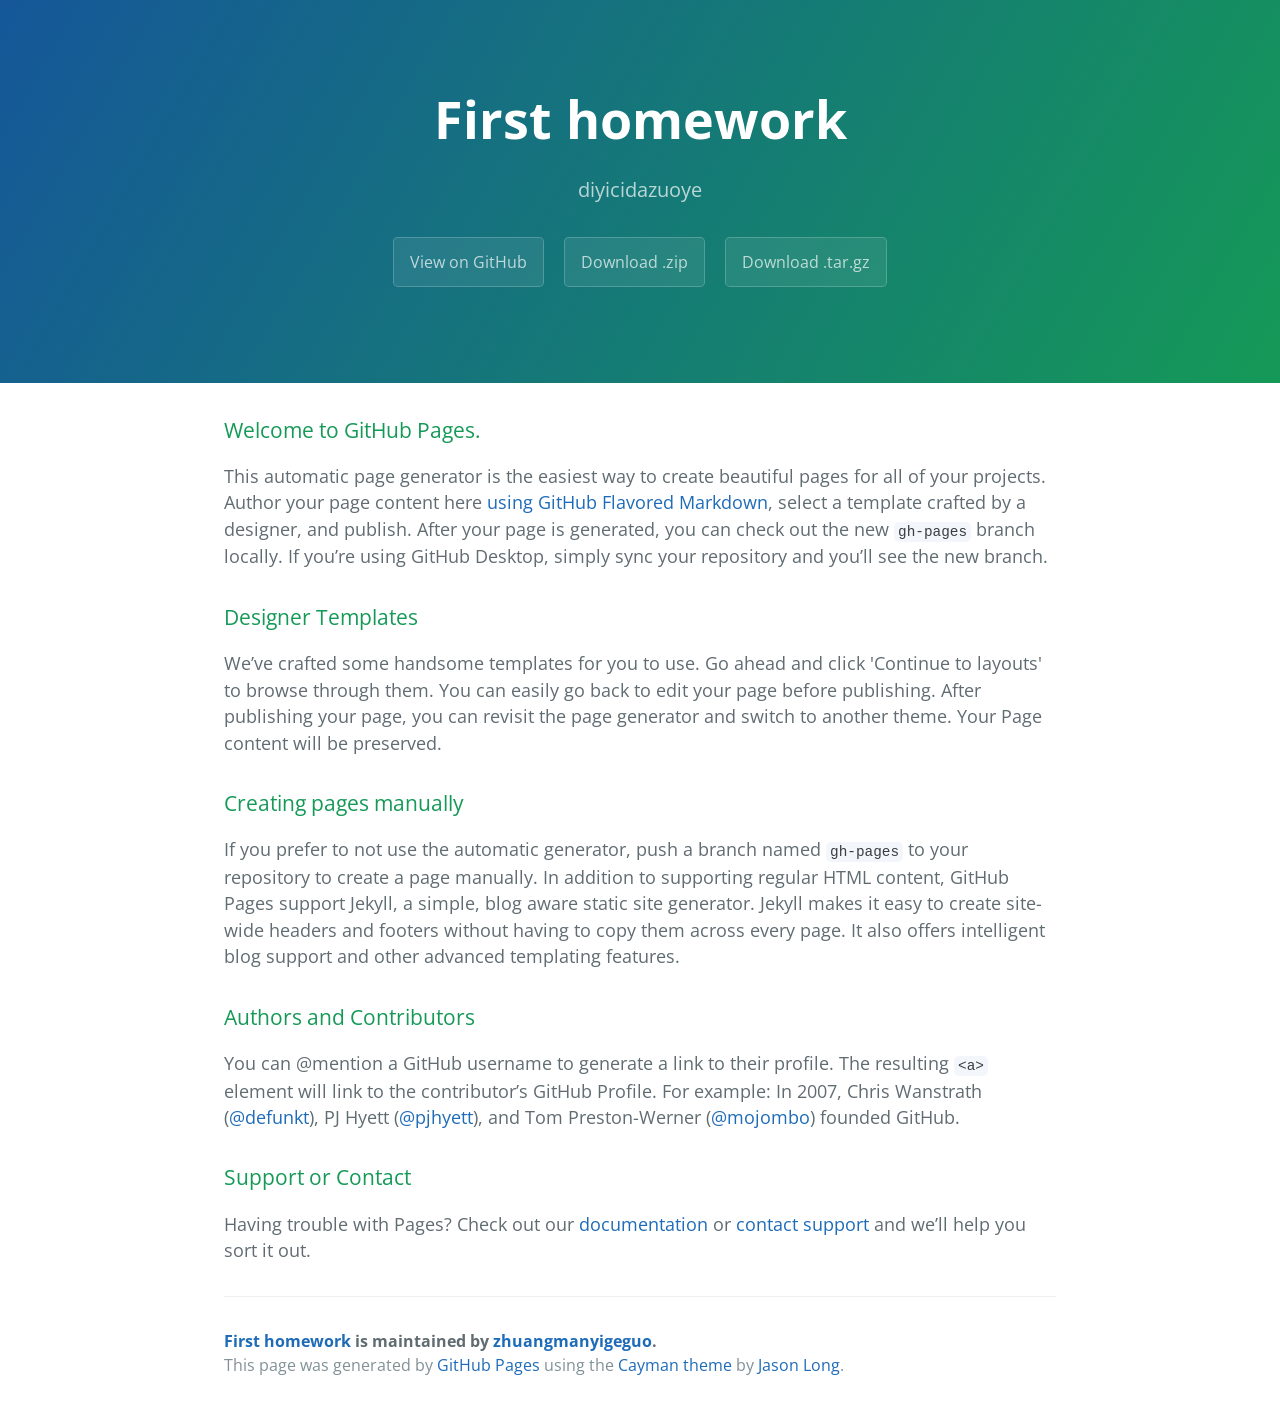
==== index.html @ 6ca0875b "Create gh-pages branch via GitHub" ====
<!DOCTYPE html>
<html lang="en-us">
  <head>
    <meta charset="UTF-8">
    <title>First homework by zhuangmanyigeguo</title>
    <meta name="viewport" content="width=device-width, initial-scale=1">
    <link rel="stylesheet" type="text/css" href="stylesheets/normalize.css" media="screen">
    <link href='https://fonts.googleapis.com/css?family=Open+Sans:400,700' rel='stylesheet' type='text/css'>
    <link rel="stylesheet" type="text/css" href="stylesheets/stylesheet.css" media="screen">
    <link rel="stylesheet" type="text/css" href="stylesheets/github-light.css" media="screen">
  </head>
  <body>
    <section class="page-header">
      <h1 class="project-name">First homework</h1>
      <h2 class="project-tagline">diyicidazuoye</h2>
      <a href="https://github.com/zhuangmanyigeguo/first_homework" class="btn">View on GitHub</a>
      <a href="https://github.com/zhuangmanyigeguo/first_homework/zipball/master" class="btn">Download .zip</a>
      <a href="https://github.com/zhuangmanyigeguo/first_homework/tarball/master" class="btn">Download .tar.gz</a>
    </section>

    <section class="main-content">
      <h3>
<a id="welcome-to-github-pages" class="anchor" href="#welcome-to-github-pages" aria-hidden="true"><span aria-hidden="true" class="octicon octicon-link"></span></a>Welcome to GitHub Pages.</h3>

<p>This automatic page generator is the easiest way to create beautiful pages for all of your projects. Author your page content here <a href="https://guides.github.com/features/mastering-markdown/">using GitHub Flavored Markdown</a>, select a template crafted by a designer, and publish. After your page is generated, you can check out the new <code>gh-pages</code> branch locally. If you’re using GitHub Desktop, simply sync your repository and you’ll see the new branch.</p>

<h3>
<a id="designer-templates" class="anchor" href="#designer-templates" aria-hidden="true"><span aria-hidden="true" class="octicon octicon-link"></span></a>Designer Templates</h3>

<p>We’ve crafted some handsome templates for you to use. Go ahead and click 'Continue to layouts' to browse through them. You can easily go back to edit your page before publishing. After publishing your page, you can revisit the page generator and switch to another theme. Your Page content will be preserved.</p>

<h3>
<a id="creating-pages-manually" class="anchor" href="#creating-pages-manually" aria-hidden="true"><span aria-hidden="true" class="octicon octicon-link"></span></a>Creating pages manually</h3>

<p>If you prefer to not use the automatic generator, push a branch named <code>gh-pages</code> to your repository to create a page manually. In addition to supporting regular HTML content, GitHub Pages support Jekyll, a simple, blog aware static site generator. Jekyll makes it easy to create site-wide headers and footers without having to copy them across every page. It also offers intelligent blog support and other advanced templating features.</p>

<h3>
<a id="authors-and-contributors" class="anchor" href="#authors-and-contributors" aria-hidden="true"><span aria-hidden="true" class="octicon octicon-link"></span></a>Authors and Contributors</h3>

<p>You can @mention a GitHub username to generate a link to their profile. The resulting <code>&lt;a&gt;</code> element will link to the contributor’s GitHub Profile. For example: In 2007, Chris Wanstrath (<a href="https://github.com/defunkt" class="user-mention">@defunkt</a>), PJ Hyett (<a href="https://github.com/pjhyett" class="user-mention">@pjhyett</a>), and Tom Preston-Werner (<a href="https://github.com/mojombo" class="user-mention">@mojombo</a>) founded GitHub.</p>

<h3>
<a id="support-or-contact" class="anchor" href="#support-or-contact" aria-hidden="true"><span aria-hidden="true" class="octicon octicon-link"></span></a>Support or Contact</h3>

<p>Having trouble with Pages? Check out our <a href="https://help.github.com/pages">documentation</a> or <a href="https://github.com/contact">contact support</a> and we’ll help you sort it out.</p>

      <footer class="site-footer">
        <span class="site-footer-owner"><a href="https://github.com/zhuangmanyigeguo/first_homework">First homework</a> is maintained by <a href="https://github.com/zhuangmanyigeguo">zhuangmanyigeguo</a>.</span>

        <span class="site-footer-credits">This page was generated by <a href="https://pages.github.com">GitHub Pages</a> using the <a href="https://github.com/jasonlong/cayman-theme">Cayman theme</a> by <a href="https://twitter.com/jasonlong">Jason Long</a>.</span>
      </footer>

    </section>

  
  </body>
</html>
---- stylesheets/stylesheet.css ----
* {
  box-sizing: border-box; }

body {
  padding: 0;
  margin: 0;
  font-family: "Open Sans", "Helvetica Neue", Helvetica, Arial, sans-serif;
  font-size: 16px;
  line-height: 1.5;
  color: #606c71; }

a {
  color: #1e6bb8;
  text-decoration: none; }
  a:hover {
    text-decoration: underline; }

.btn {
  display: inline-block;
  margin-bottom: 1rem;
  color: rgba(255, 255, 255, 0.7);
  background-color: rgba(255, 255, 255, 0.08);
  border-color: rgba(255, 255, 255, 0.2);
  border-style: solid;
  border-width: 1px;
  border-radius: 0.3rem;
  transition: color 0.2s, background-color 0.2s, border-color 0.2s; }
  .btn + .btn {
    margin-left: 1rem; }

.btn:hover {
  color: rgba(255, 255, 255, 0.8);
  text-decoration: none;
  background-color: rgba(255, 255, 255, 0.2);
  border-color: rgba(255, 255, 255, 0.3); }

@media screen and (min-width: 64em) {
  .btn {
    padding: 0.75rem 1rem; } }

@media screen and (min-width: 42em) and (max-width: 64em) {
  .btn {
    padding: 0.6rem 0.9rem;
    font-size: 0.9rem; } }

@media screen and (max-width: 42em) {
  .btn {
    display: block;
    width: 100%;
    padding: 0.75rem;
    font-size: 0.9rem; }
    .btn + .btn {
      margin-top: 1rem;
      margin-left: 0; } }

.page-header {
  color: #fff;
  text-align: center;
  background-color: #159957;
  background-image: linear-gradient(120deg, #155799, #159957); }

@media screen and (min-width: 64em) {
  .page-header {
    padding: 5rem 6rem; } }

@media screen and (min-width: 42em) and (max-width: 64em) {
  .page-header {
    padding: 3rem 4rem; } }

@media screen and (max-width: 42em) {
  .page-header {
    padding: 2rem 1rem; } }

.project-name {
  margin-top: 0;
  margin-bottom: 0.1rem; }

@media screen and (min-width: 64em) {
  .project-name {
    font-size: 3.25rem; } }

@media screen and (min-width: 42em) and (max-width: 64em) {
  .project-name {
    font-size: 2.25rem; } }

@media screen and (max-width: 42em) {
  .project-name {
    font-size: 1.75rem; } }

.project-tagline {
  margin-bottom: 2rem;
  font-weight: normal;
  opacity: 0.7; }

@media screen and (min-width: 64em) {
  .project-tagline {
    font-size: 1.25rem; } }

@media screen and (min-width: 42em) and (max-width: 64em) {
  .project-tagline {
    font-size: 1.15rem; } }

@media screen and (max-width: 42em) {
  .project-tagline {
    font-size: 1rem; } }

.main-content :first-child {
  margin-top: 0; }
.main-content img {
  max-width: 100%; }
.main-content h1, .main-content h2, .main-content h3, .main-content h4, .main-content h5, .main-content h6 {
  margin-top: 2rem;
  margin-bottom: 1rem;
  font-weight: normal;
  color: #159957; }
.main-content p {
  margin-bottom: 1em; }
.main-content code {
  padding: 2px 4px;
  font-family: Consolas, "Liberation Mono", Menlo, Courier, monospace;
  font-size: 0.9rem;
  color: #383e41;
  background-color: #f3f6fa;
  border-radius: 0.3rem; }
.main-content pre {
  padding: 0.8rem;
  margin-top: 0;
  margin-bottom: 1rem;
  font: 1rem Consolas, "Liberation Mono", Menlo, Courier, monospace;
  color: #567482;
  word-wrap: normal;
  background-color: #f3f6fa;
  border: solid 1px #dce6f0;
  border-radius: 0.3rem; }
  .main-content pre > code {
    padding: 0;
    margin: 0;
    font-size: 0.9rem;
    color: #567482;
    word-break: normal;
    white-space: pre;
    background: transparent;
    border: 0; }
.main-content .highlight {
  margin-bottom: 1rem; }
  .main-content .highlight pre {
    margin-bottom: 0;
    word-break: normal; }
.main-content .highlight pre, .main-content pre {
  padding: 0.8rem;
  overflow: auto;
  font-size: 0.9rem;
  line-height: 1.45;
  border-radius: 0.3rem; }
.main-content pre code, .main-content pre tt {
  display: inline;
  max-width: initial;
  padding: 0;
  margin: 0;
  overflow: initial;
  line-height: inherit;
  word-wrap: normal;
  background-color: transparent;
  border: 0; }
  .main-content pre code:before, .main-content pre code:after, .main-content pre tt:before, .main-content pre tt:after {
    content: normal; }
.main-content ul, .main-content ol {
  margin-top: 0; }
.main-content blockquote {
  padding: 0 1rem;
  margin-left: 0;
  color: #819198;
  border-left: 0.3rem solid #dce6f0; }
  .main-content blockquote > :first-child {
    margin-top: 0; }
  .main-content blockquote > :last-child {
    margin-bottom: 0; }
.main-content table {
  display: block;
  width: 100%;
  overflow: auto;
  word-break: normal;
  word-break: keep-all; }
  .main-content table th {
    font-weight: bold; }
  .main-content table th, .main-content table td {
    padding: 0.5rem 1rem;
    border: 1px solid #e9ebec; }
.main-content dl {
  padding: 0; }
  .main-content dl dt {
    padding: 0;
    margin-top: 1rem;
    font-size: 1rem;
    font-weight: bold; }
  .main-content dl dd {
    padding: 0;
    margin-bottom: 1rem; }
.main-content hr {
  height: 2px;
  padding: 0;
  margin: 1rem 0;
  background-color: #eff0f1;
  border: 0; }

@media screen and (min-width: 64em) {
  .main-content {
    max-width: 64rem;
    padding: 2rem 6rem;
    margin: 0 auto;
    font-size: 1.1rem; } }

@media screen and (min-width: 42em) and (max-width: 64em) {
  .main-content {
    padding: 2rem 4rem;
    font-size: 1.1rem; } }

@media screen and (max-width: 42em) {
  .main-content {
    padding: 2rem 1rem;
    font-size: 1rem; } }

.site-footer {
  padding-top: 2rem;
  margin-top: 2rem;
  border-top: solid 1px #eff0f1; }

.site-footer-owner {
  display: block;
  font-weight: bold; }

.site-footer-credits {
  color: #819198; }

@media screen and (min-width: 64em) {
  .site-footer {
    font-size: 1rem; } }

@media screen and (min-width: 42em) and (max-width: 64em) {
  .site-footer {
    font-size: 1rem; } }

@media screen and (max-width: 42em) {
  .site-footer {
    font-size: 0.9rem; } }
---- stylesheets/github-light.css ----
/*
The MIT License (MIT)

Copyright (c) 2016 GitHub, Inc.

Permission is hereby granted, free of charge, to any person obtaining a copy
of this software and associated documentation files (the "Software"), to deal
in the Software without restriction, including without limitation the rights
to use, copy, modify, merge, publish, distribute, sublicense, and/or sell
copies of the Software, and to permit persons to whom the Software is
furnished to do so, subject to the following conditions:

The above copyright notice and this permission notice shall be included in all
copies or substantial portions of the Software.

THE SOFTWARE IS PROVIDED "AS IS", WITHOUT WARRANTY OF ANY KIND, EXPRESS OR
IMPLIED, INCLUDING BUT NOT LIMITED TO THE WARRANTIES OF MERCHANTABILITY,
FITNESS FOR A PARTICULAR PURPOSE AND NONINFRINGEMENT. IN NO EVENT SHALL THE
AUTHORS OR COPYRIGHT HOLDERS BE LIABLE FOR ANY CLAIM, DAMAGES OR OTHER
LIABILITY, WHETHER IN AN ACTION OF CONTRACT, TORT OR OTHERWISE, ARISING FROM,
OUT OF OR IN CONNECTION WITH THE SOFTWARE OR THE USE OR OTHER DEALINGS IN THE
SOFTWARE.

*/

.pl-c /* comment */ {
  color: #969896;
}

.pl-c1 /* constant, variable.other.constant, support, meta.property-name, support.constant, support.variable, meta.module-reference, markup.raw, meta.diff.header */,
.pl-s .pl-v /* string variable */ {
  color: #0086b3;
}

.pl-e /* entity */,
.pl-en /* entity.name */ {
  color: #795da3;
}

.pl-smi /* variable.parameter.function, storage.modifier.package, storage.modifier.import, storage.type.java, variable.other */,
.pl-s .pl-s1 /* string source */ {
  color: #333;
}

.pl-ent /* entity.name.tag */ {
  color: #63a35c;
}

.pl-k /* keyword, storage, storage.type */ {
  color: #a71d5d;
}

.pl-s /* string */,
.pl-pds /* punctuation.definition.string, string.regexp.character-class */,
.pl-s .pl-pse .pl-s1 /* string punctuation.section.embedded source */,
.pl-sr /* string.regexp */,
.pl-sr .pl-cce /* string.regexp constant.character.escape */,
.pl-sr .pl-sre /* string.regexp source.ruby.embedded */,
.pl-sr .pl-sra /* string.regexp string.regexp.arbitrary-repitition */ {
  color: #183691;
}

.pl-v /* variable */ {
  color: #ed6a43;
}

.pl-id /* invalid.deprecated */ {
  color: #b52a1d;
}

.pl-ii /* invalid.illegal */ {
  color: #f8f8f8;
  background-color: #b52a1d;
}

.pl-sr .pl-cce /* string.regexp constant.character.escape */ {
  font-weight: bold;
  color: #63a35c;
}

.pl-ml /* markup.list */ {
  color: #693a17;
}

.pl-mh /* markup.heading */,
.pl-mh .pl-en /* markup.heading entity.name */,
.pl-ms /* meta.separator */ {
  font-weight: bold;
  color: #1d3e81;
}

.pl-mq /* markup.quote */ {
  color: #008080;
}

.pl-mi /* markup.italic */ {
  font-style: italic;
  color: #333;
}

.pl-mb /* markup.bold */ {
  font-weight: bold;
  color: #333;
}

.pl-md /* markup.deleted, meta.diff.header.from-file */ {
  color: #bd2c00;
  background-color: #ffecec;
}

.pl-mi1 /* markup.inserted, meta.diff.header.to-file */ {
  color: #55a532;
  background-color: #eaffea;
}

.pl-mdr /* meta.diff.range */ {
  font-weight: bold;
  color: #795da3;
}

.pl-mo /* meta.output */ {
  color: #1d3e81;
}
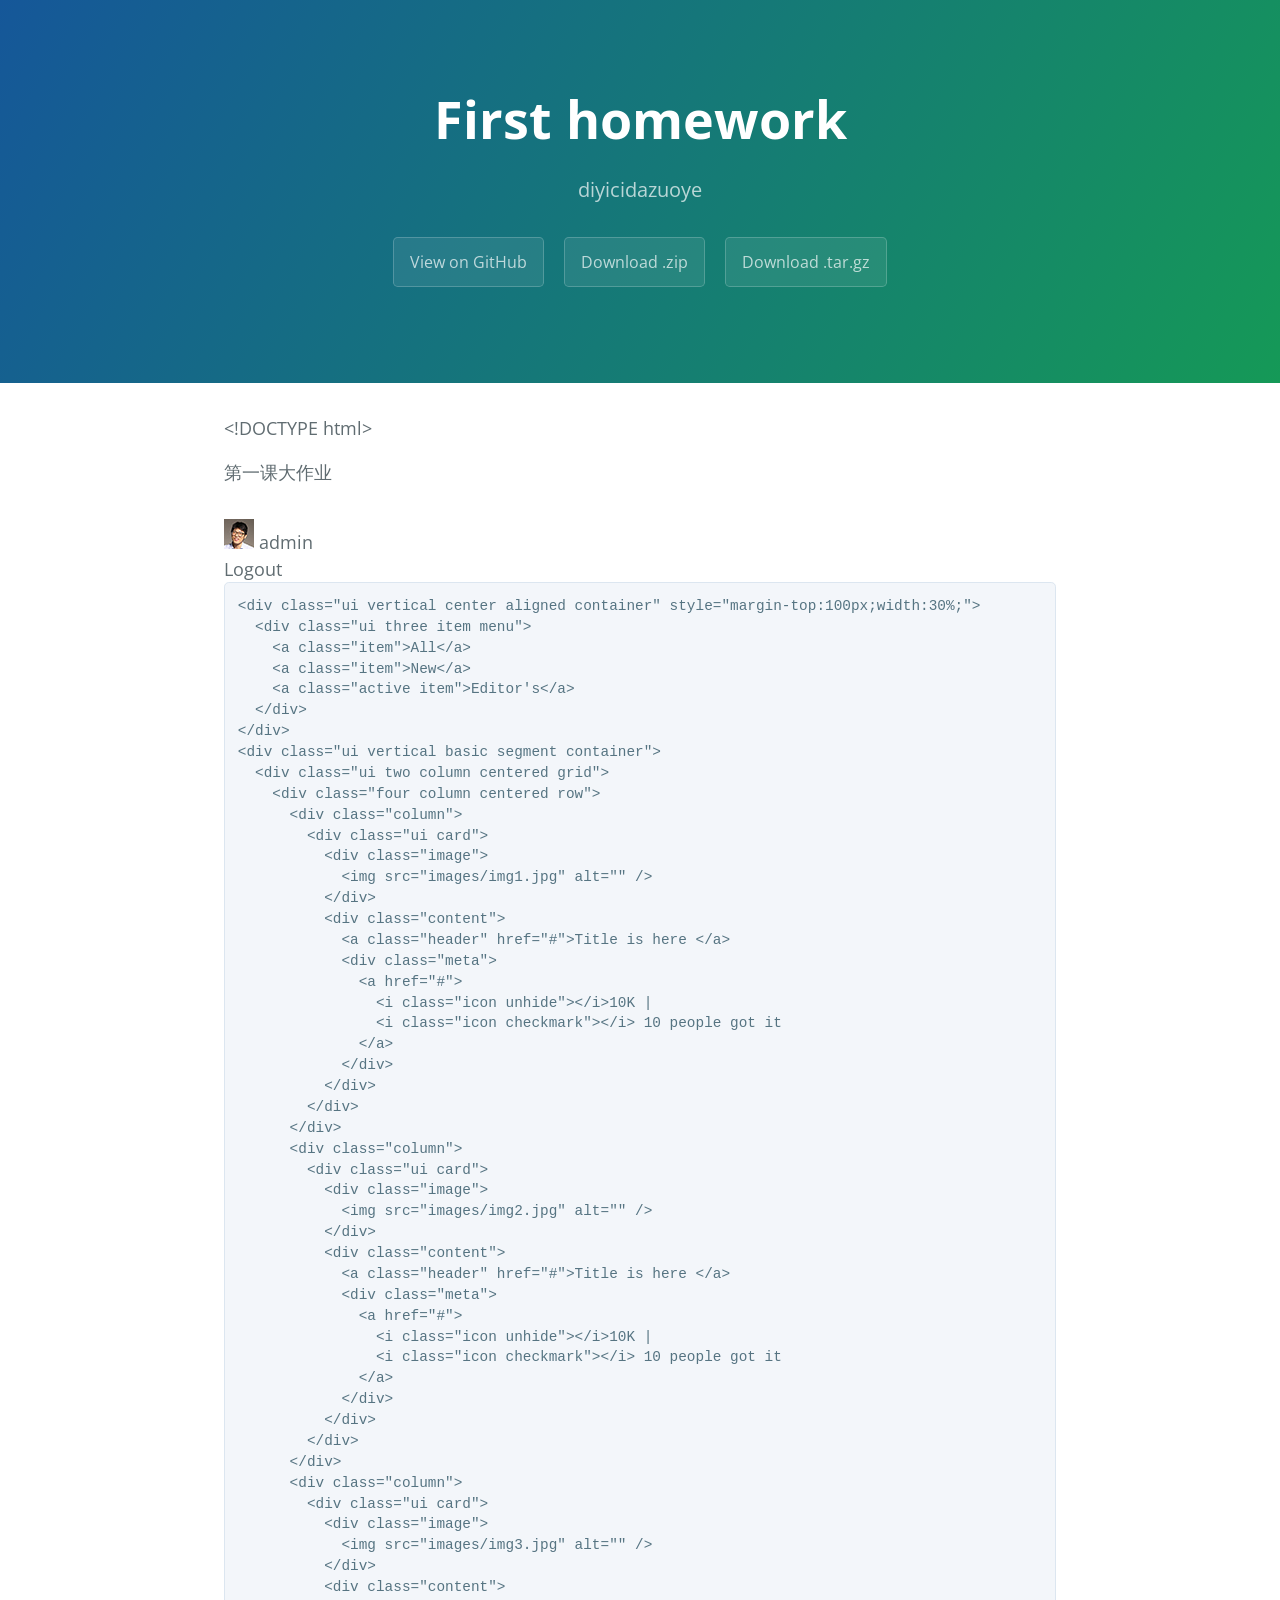
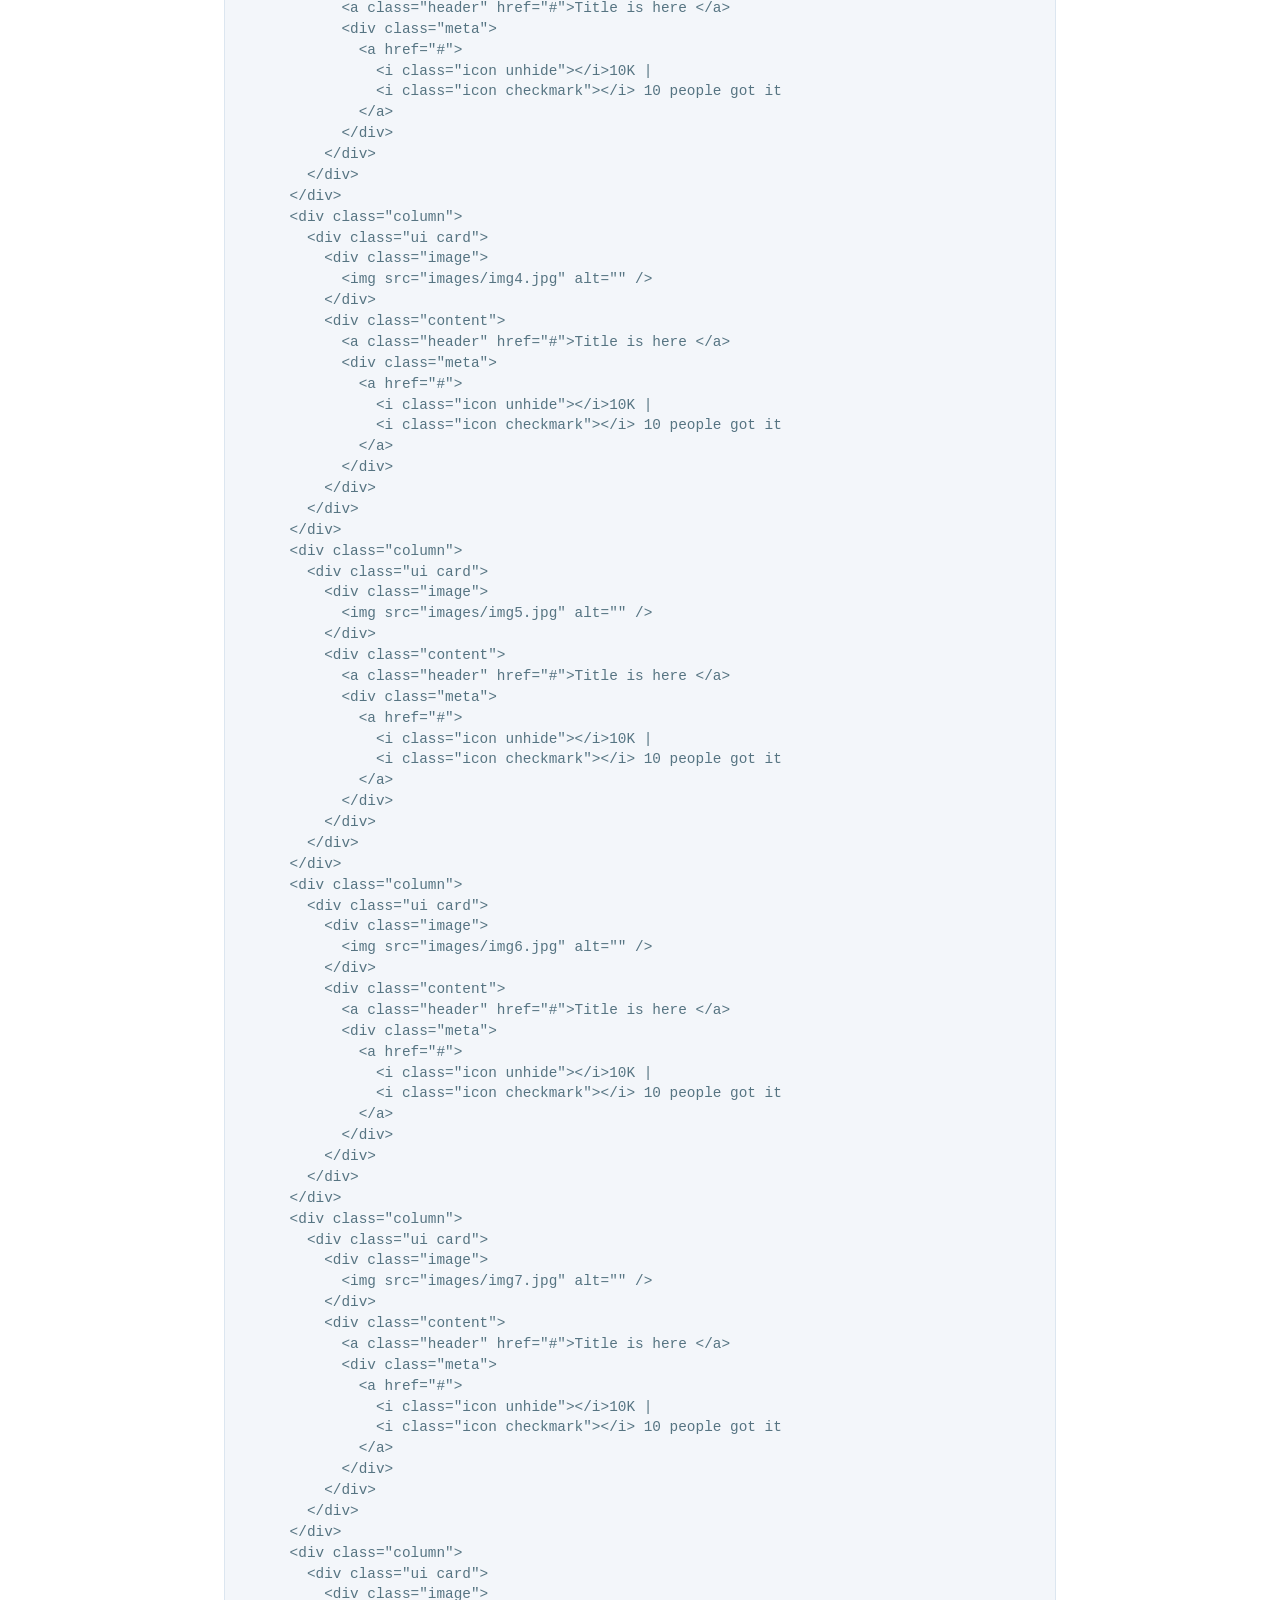
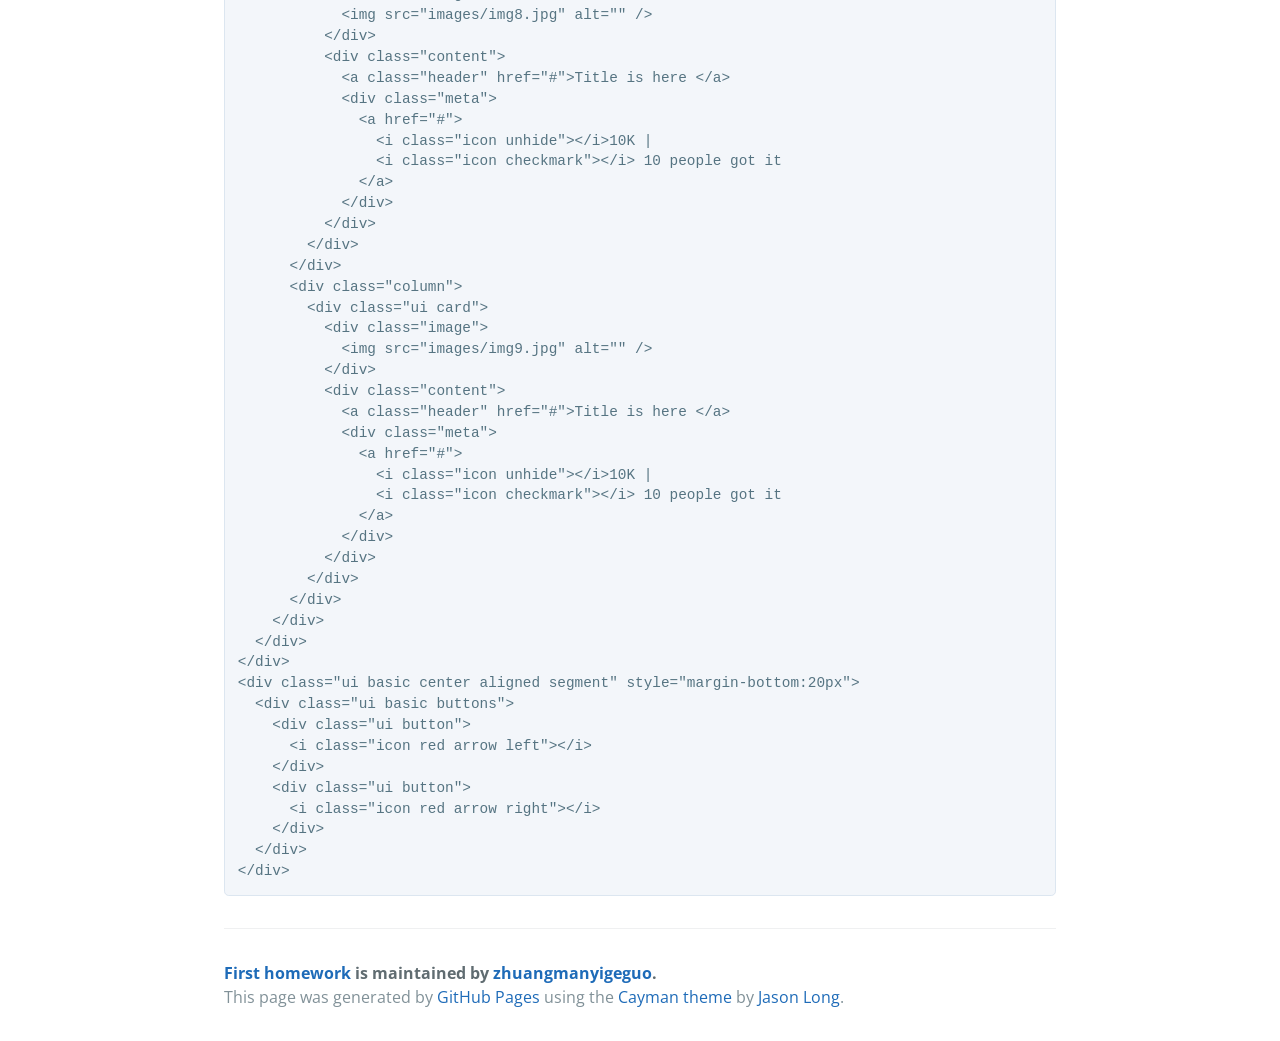
==== commit cbae7cd0: "Create gh-pages branch via GitHub" ====
--- a/index.html
+++ b/index.html
@@ -19,30 +19,203 @@
     </section>
 
     <section class="main-content">
-      <h3>
-<a id="welcome-to-github-pages" class="anchor" href="#welcome-to-github-pages" aria-hidden="true"><span aria-hidden="true" class="octicon octicon-link"></span></a>Welcome to GitHub Pages.</h3>
-
-<p>This automatic page generator is the easiest way to create beautiful pages for all of your projects. Author your page content here <a href="https://guides.github.com/features/mastering-markdown/">using GitHub Flavored Markdown</a>, select a template crafted by a designer, and publish. After your page is generated, you can check out the new <code>gh-pages</code> branch locally. If you’re using GitHub Desktop, simply sync your repository and you’ll see the new branch.</p>
-
-<h3>
-<a id="designer-templates" class="anchor" href="#designer-templates" aria-hidden="true"><span aria-hidden="true" class="octicon octicon-link"></span></a>Designer Templates</h3>
-
-<p>We’ve crafted some handsome templates for you to use. Go ahead and click 'Continue to layouts' to browse through them. You can easily go back to edit your page before publishing. After publishing your page, you can revisit the page generator and switch to another theme. Your Page content will be preserved.</p>
-
-<h3>
-<a id="creating-pages-manually" class="anchor" href="#creating-pages-manually" aria-hidden="true"><span aria-hidden="true" class="octicon octicon-link"></span></a>Creating pages manually</h3>
-
-<p>If you prefer to not use the automatic generator, push a branch named <code>gh-pages</code> to your repository to create a page manually. In addition to supporting regular HTML content, GitHub Pages support Jekyll, a simple, blog aware static site generator. Jekyll makes it easy to create site-wide headers and footers without having to copy them across every page. It also offers intelligent blog support and other advanced templating features.</p>
-
-<h3>
-<a id="authors-and-contributors" class="anchor" href="#authors-and-contributors" aria-hidden="true"><span aria-hidden="true" class="octicon octicon-link"></span></a>Authors and Contributors</h3>
-
-<p>You can @mention a GitHub username to generate a link to their profile. The resulting <code>&lt;a&gt;</code> element will link to the contributor’s GitHub Profile. For example: In 2007, Chris Wanstrath (<a href="https://github.com/defunkt" class="user-mention">@defunkt</a>), PJ Hyett (<a href="https://github.com/pjhyett" class="user-mention">@pjhyett</a>), and Tom Preston-Werner (<a href="https://github.com/mojombo" class="user-mention">@mojombo</a>) founded GitHub.</p>
-
-<h3>
-<a id="support-or-contact" class="anchor" href="#support-or-contact" aria-hidden="true"><span aria-hidden="true" class="octicon octicon-link"></span></a>Support or Contact</h3>
-
-<p>Having trouble with Pages? Check out our <a href="https://help.github.com/pages">documentation</a> or <a href="https://github.com/contact">contact support</a> and we’ll help you sort it out.</p>
+      <p>&lt;!DOCTYPE html&gt;
+
+  </p>
+    
+    第一课大作业
+    
+    
+  
+  
+    <div>
+      <div>
+        <div>
+          <img src="images/tenlogo.png" alt="">
+        </div>
+      </div>
+      <div>
+        <div>
+          <img src="images/hou30.jpg" alt="">
+          admin
+        </div>
+        <div>
+          Logout
+        </div>
+      </div>
+    </div>
+
+<pre><code>&lt;div class="ui vertical center aligned container" style="margin-top:100px;width:30%;"&gt;
+  &lt;div class="ui three item menu"&gt;
+    &lt;a class="item"&gt;All&lt;/a&gt;
+    &lt;a class="item"&gt;New&lt;/a&gt;
+    &lt;a class="active item"&gt;Editor's&lt;/a&gt;
+  &lt;/div&gt;
+&lt;/div&gt;
+&lt;div class="ui vertical basic segment container"&gt;
+  &lt;div class="ui two column centered grid"&gt;
+    &lt;div class="four column centered row"&gt;
+      &lt;div class="column"&gt;
+        &lt;div class="ui card"&gt;
+          &lt;div class="image"&gt;
+            &lt;img src="images/img1.jpg" alt="" /&gt;
+          &lt;/div&gt;
+          &lt;div class="content"&gt;
+            &lt;a class="header" href="#"&gt;Title is here &lt;/a&gt;
+            &lt;div class="meta"&gt;
+              &lt;a href="#"&gt;
+                &lt;i class="icon unhide"&gt;&lt;/i&gt;10K |
+                &lt;i class="icon checkmark"&gt;&lt;/i&gt; 10 people got it
+              &lt;/a&gt;
+            &lt;/div&gt;
+          &lt;/div&gt;
+        &lt;/div&gt;
+      &lt;/div&gt;
+      &lt;div class="column"&gt;
+        &lt;div class="ui card"&gt;
+          &lt;div class="image"&gt;
+            &lt;img src="images/img2.jpg" alt="" /&gt;
+          &lt;/div&gt;
+          &lt;div class="content"&gt;
+            &lt;a class="header" href="#"&gt;Title is here &lt;/a&gt;
+            &lt;div class="meta"&gt;
+              &lt;a href="#"&gt;
+                &lt;i class="icon unhide"&gt;&lt;/i&gt;10K |
+                &lt;i class="icon checkmark"&gt;&lt;/i&gt; 10 people got it
+              &lt;/a&gt;
+            &lt;/div&gt;
+          &lt;/div&gt;
+        &lt;/div&gt;
+      &lt;/div&gt;
+      &lt;div class="column"&gt;
+        &lt;div class="ui card"&gt;
+          &lt;div class="image"&gt;
+            &lt;img src="images/img3.jpg" alt="" /&gt;
+          &lt;/div&gt;
+          &lt;div class="content"&gt;
+            &lt;a class="header" href="#"&gt;Title is here &lt;/a&gt;
+            &lt;div class="meta"&gt;
+              &lt;a href="#"&gt;
+                &lt;i class="icon unhide"&gt;&lt;/i&gt;10K |
+                &lt;i class="icon checkmark"&gt;&lt;/i&gt; 10 people got it
+              &lt;/a&gt;
+            &lt;/div&gt;
+          &lt;/div&gt;
+        &lt;/div&gt;
+      &lt;/div&gt;
+      &lt;div class="column"&gt;
+        &lt;div class="ui card"&gt;
+          &lt;div class="image"&gt;
+            &lt;img src="images/img4.jpg" alt="" /&gt;
+          &lt;/div&gt;
+          &lt;div class="content"&gt;
+            &lt;a class="header" href="#"&gt;Title is here &lt;/a&gt;
+            &lt;div class="meta"&gt;
+              &lt;a href="#"&gt;
+                &lt;i class="icon unhide"&gt;&lt;/i&gt;10K |
+                &lt;i class="icon checkmark"&gt;&lt;/i&gt; 10 people got it
+              &lt;/a&gt;
+            &lt;/div&gt;
+          &lt;/div&gt;
+        &lt;/div&gt;
+      &lt;/div&gt;
+      &lt;div class="column"&gt;
+        &lt;div class="ui card"&gt;
+          &lt;div class="image"&gt;
+            &lt;img src="images/img5.jpg" alt="" /&gt;
+          &lt;/div&gt;
+          &lt;div class="content"&gt;
+            &lt;a class="header" href="#"&gt;Title is here &lt;/a&gt;
+            &lt;div class="meta"&gt;
+              &lt;a href="#"&gt;
+                &lt;i class="icon unhide"&gt;&lt;/i&gt;10K |
+                &lt;i class="icon checkmark"&gt;&lt;/i&gt; 10 people got it
+              &lt;/a&gt;
+            &lt;/div&gt;
+          &lt;/div&gt;
+        &lt;/div&gt;
+      &lt;/div&gt;
+      &lt;div class="column"&gt;
+        &lt;div class="ui card"&gt;
+          &lt;div class="image"&gt;
+            &lt;img src="images/img6.jpg" alt="" /&gt;
+          &lt;/div&gt;
+          &lt;div class="content"&gt;
+            &lt;a class="header" href="#"&gt;Title is here &lt;/a&gt;
+            &lt;div class="meta"&gt;
+              &lt;a href="#"&gt;
+                &lt;i class="icon unhide"&gt;&lt;/i&gt;10K |
+                &lt;i class="icon checkmark"&gt;&lt;/i&gt; 10 people got it
+              &lt;/a&gt;
+            &lt;/div&gt;
+          &lt;/div&gt;
+        &lt;/div&gt;
+      &lt;/div&gt;
+      &lt;div class="column"&gt;
+        &lt;div class="ui card"&gt;
+          &lt;div class="image"&gt;
+            &lt;img src="images/img7.jpg" alt="" /&gt;
+          &lt;/div&gt;
+          &lt;div class="content"&gt;
+            &lt;a class="header" href="#"&gt;Title is here &lt;/a&gt;
+            &lt;div class="meta"&gt;
+              &lt;a href="#"&gt;
+                &lt;i class="icon unhide"&gt;&lt;/i&gt;10K |
+                &lt;i class="icon checkmark"&gt;&lt;/i&gt; 10 people got it
+              &lt;/a&gt;
+            &lt;/div&gt;
+          &lt;/div&gt;
+        &lt;/div&gt;
+      &lt;/div&gt;
+      &lt;div class="column"&gt;
+        &lt;div class="ui card"&gt;
+          &lt;div class="image"&gt;
+            &lt;img src="images/img8.jpg" alt="" /&gt;
+          &lt;/div&gt;
+          &lt;div class="content"&gt;
+            &lt;a class="header" href="#"&gt;Title is here &lt;/a&gt;
+            &lt;div class="meta"&gt;
+              &lt;a href="#"&gt;
+                &lt;i class="icon unhide"&gt;&lt;/i&gt;10K |
+                &lt;i class="icon checkmark"&gt;&lt;/i&gt; 10 people got it
+              &lt;/a&gt;
+            &lt;/div&gt;
+          &lt;/div&gt;
+        &lt;/div&gt;
+      &lt;/div&gt;
+      &lt;div class="column"&gt;
+        &lt;div class="ui card"&gt;
+          &lt;div class="image"&gt;
+            &lt;img src="images/img9.jpg" alt="" /&gt;
+          &lt;/div&gt;
+          &lt;div class="content"&gt;
+            &lt;a class="header" href="#"&gt;Title is here &lt;/a&gt;
+            &lt;div class="meta"&gt;
+              &lt;a href="#"&gt;
+                &lt;i class="icon unhide"&gt;&lt;/i&gt;10K |
+                &lt;i class="icon checkmark"&gt;&lt;/i&gt; 10 people got it
+              &lt;/a&gt;
+            &lt;/div&gt;
+          &lt;/div&gt;
+        &lt;/div&gt;
+      &lt;/div&gt;
+    &lt;/div&gt;
+  &lt;/div&gt;
+&lt;/div&gt;
+&lt;div class="ui basic center aligned segment" style="margin-bottom:20px"&gt;
+  &lt;div class="ui basic buttons"&gt;
+    &lt;div class="ui button"&gt;
+      &lt;i class="icon red arrow left"&gt;&lt;/i&gt;
+    &lt;/div&gt;
+    &lt;div class="ui button"&gt;
+      &lt;i class="icon red arrow right"&gt;&lt;/i&gt;
+    &lt;/div&gt;
+  &lt;/div&gt;
+&lt;/div&gt;
+</code></pre>
+
+<p>
+</p>
 
       <footer class="site-footer">
         <span class="site-footer-owner"><a href="https://github.com/zhuangmanyigeguo/first_homework">First homework</a> is maintained by <a href="https://github.com/zhuangmanyigeguo">zhuangmanyigeguo</a>.</span>
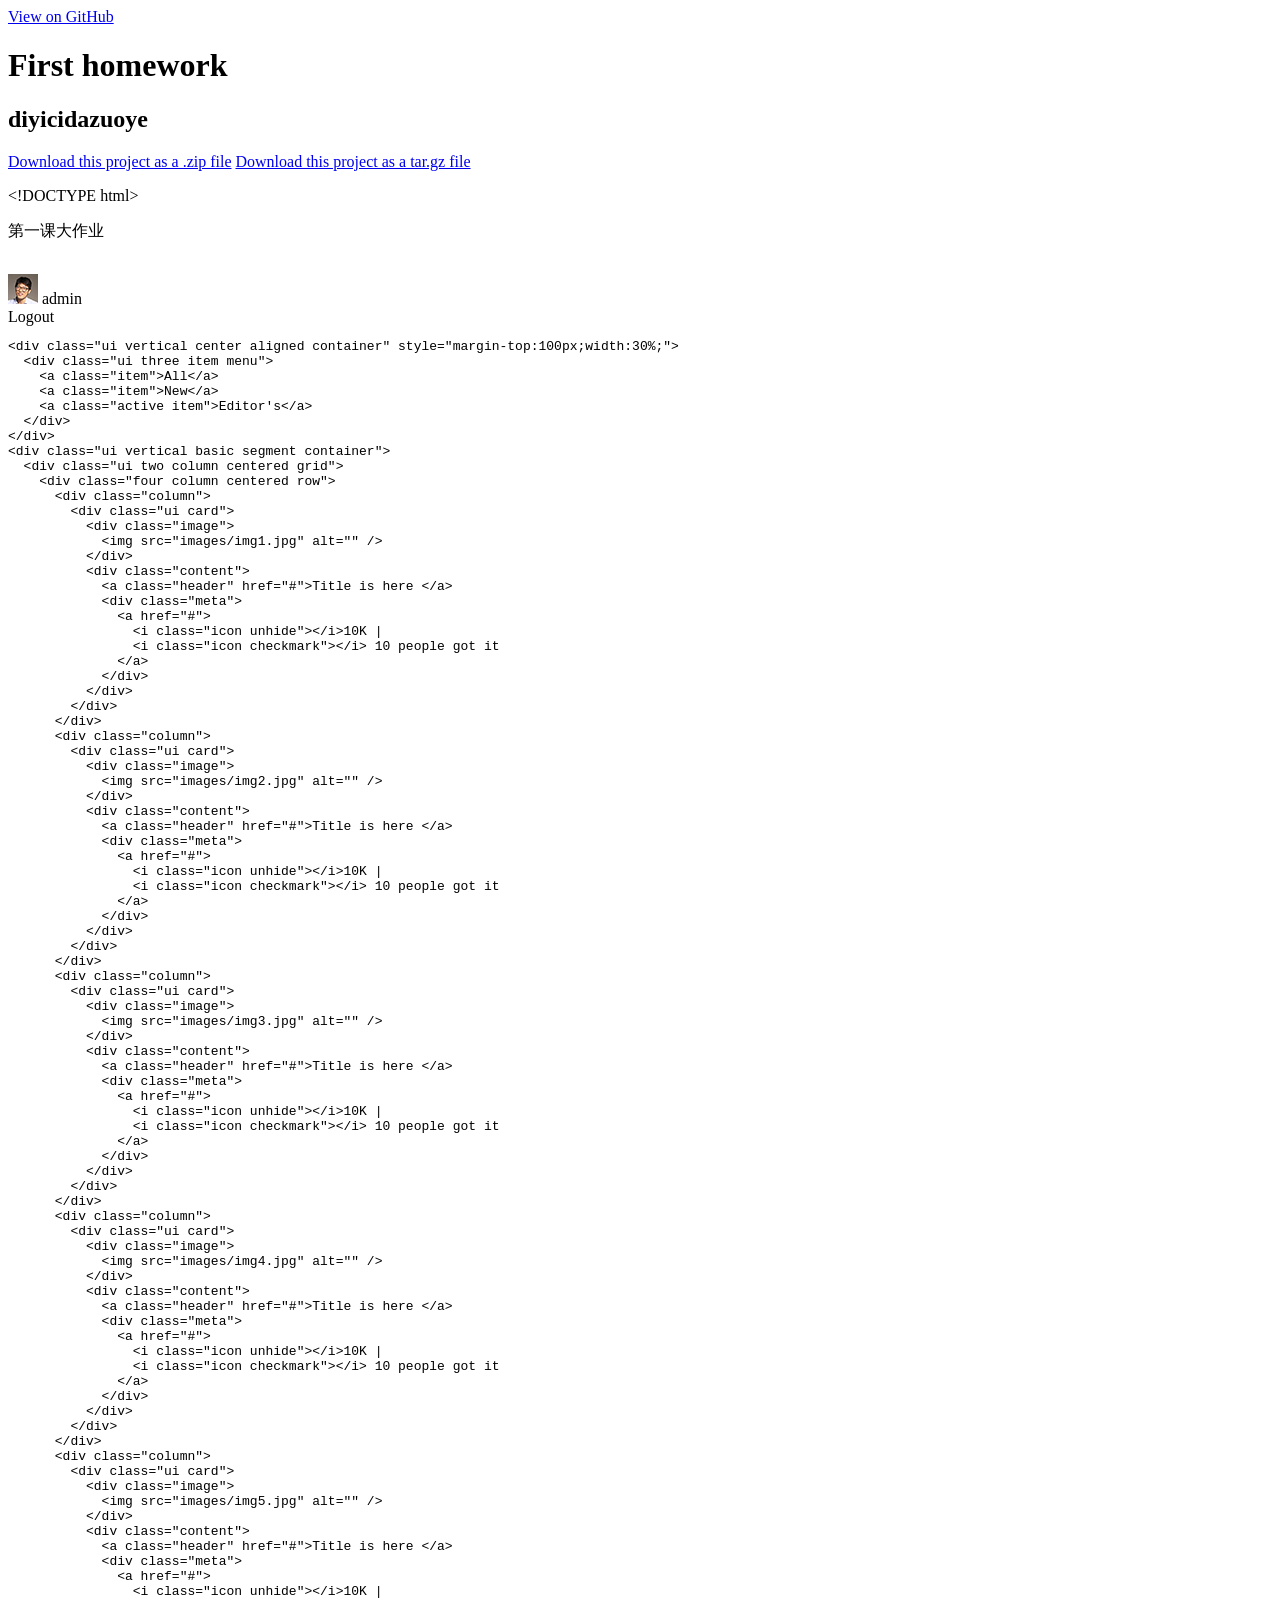
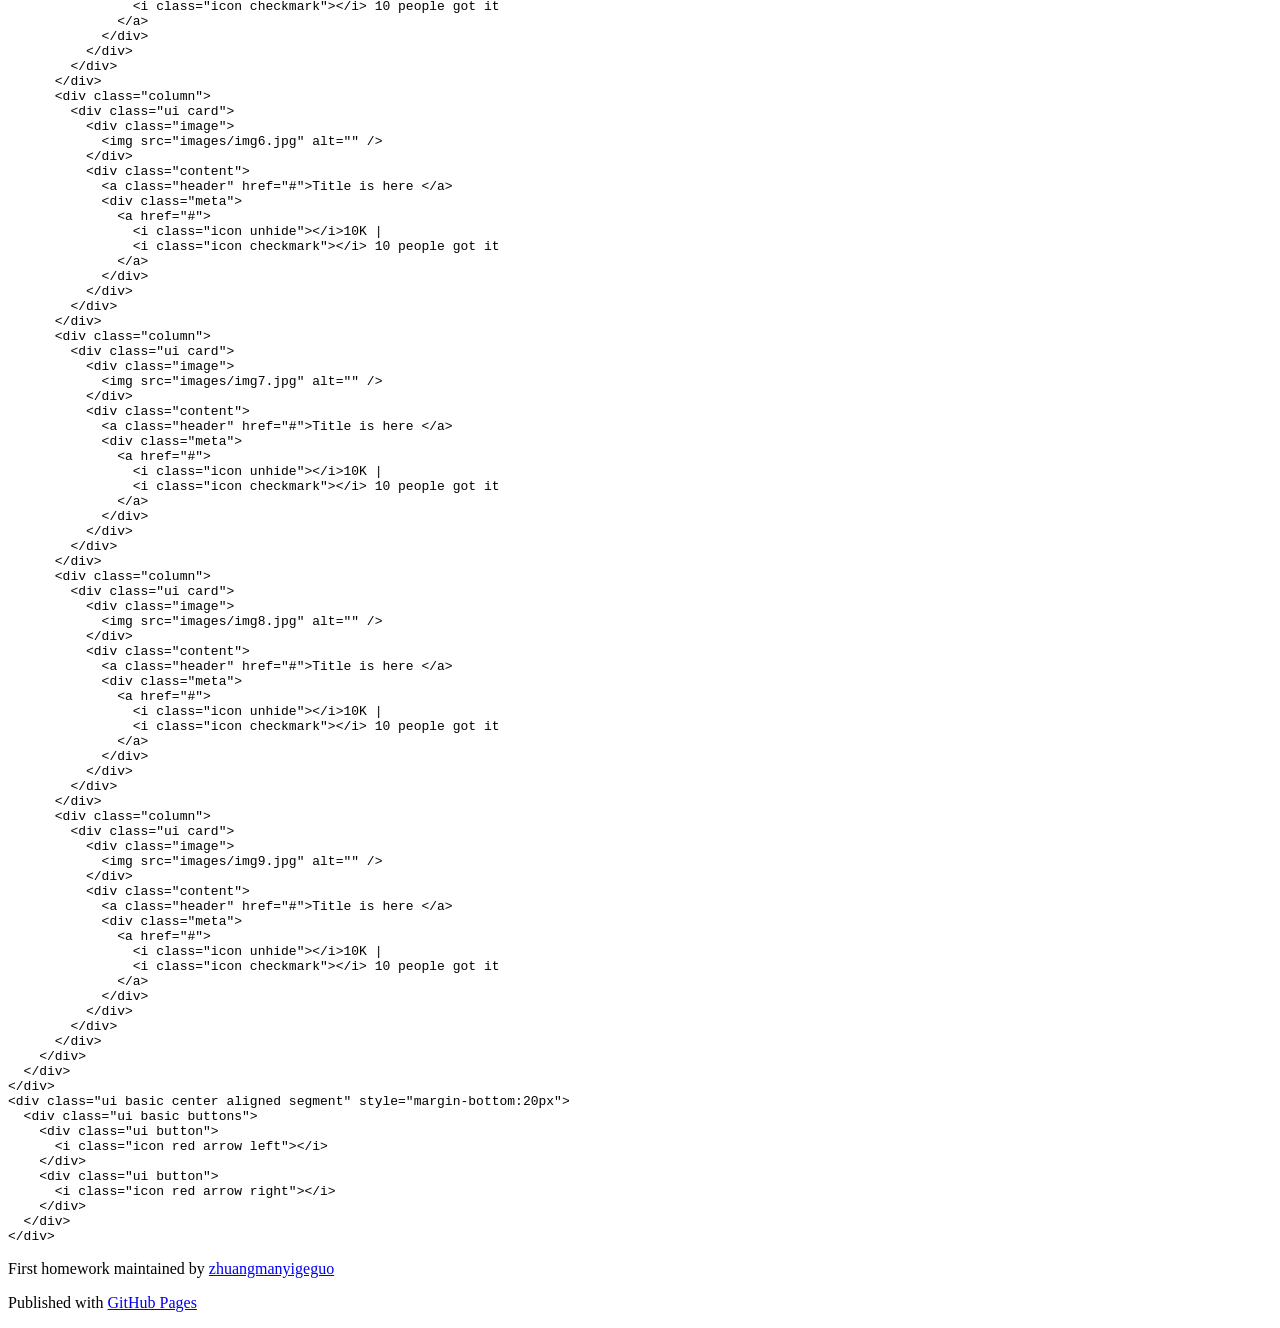
==== commit 304d473a: "Create gh-pages branch via GitHub" ====
--- a/index.html
+++ b/index.html
@@ -1,25 +1,37 @@
 <!DOCTYPE html>
-<html lang="en-us">
+<html>
+
   <head>
-    <meta charset="UTF-8">
-    <title>First homework by zhuangmanyigeguo</title>
-    <meta name="viewport" content="width=device-width, initial-scale=1">
-    <link rel="stylesheet" type="text/css" href="stylesheets/normalize.css" media="screen">
-    <link href='https://fonts.googleapis.com/css?family=Open+Sans:400,700' rel='stylesheet' type='text/css'>
-    <link rel="stylesheet" type="text/css" href="stylesheets/stylesheet.css" media="screen">
-    <link rel="stylesheet" type="text/css" href="stylesheets/github-light.css" media="screen">
+    <meta charset='utf-8'>
+    <meta http-equiv="X-UA-Compatible" content="chrome=1">
+    <meta name="description" content="First homework : diyicidazuoye">
+
+    <link rel="stylesheet" type="text/css" media="screen" href="stylesheets/stylesheet.css">
+
+    <title>First homework</title>
   </head>
+
   <body>
-    <section class="page-header">
-      <h1 class="project-name">First homework</h1>
-      <h2 class="project-tagline">diyicidazuoye</h2>
-      <a href="https://github.com/zhuangmanyigeguo/first_homework" class="btn">View on GitHub</a>
-      <a href="https://github.com/zhuangmanyigeguo/first_homework/zipball/master" class="btn">Download .zip</a>
-      <a href="https://github.com/zhuangmanyigeguo/first_homework/tarball/master" class="btn">Download .tar.gz</a>
-    </section>
-
-    <section class="main-content">
-      <p>&lt;!DOCTYPE html&gt;
+
+    <!-- HEADER -->
+    <div id="header_wrap" class="outer">
+        <header class="inner">
+          <a id="forkme_banner" href="https://github.com/zhuangmanyigeguo/first_homework">View on GitHub</a>
+
+          <h1 id="project_title">First homework</h1>
+          <h2 id="project_tagline">diyicidazuoye</h2>
+
+            <section id="downloads">
+              <a class="zip_download_link" href="https://github.com/zhuangmanyigeguo/first_homework/zipball/master">Download this project as a .zip file</a>
+              <a class="tar_download_link" href="https://github.com/zhuangmanyigeguo/first_homework/tarball/master">Download this project as a tar.gz file</a>
+            </section>
+        </header>
+    </div>
+
+    <!-- MAIN CONTENT -->
+    <div id="main_content_wrap" class="outer">
+      <section id="main_content" class="inner">
+        <p>&lt;!DOCTYPE html&gt;
 
   </p>
     
@@ -216,15 +228,18 @@
 
 <p>
 </p>
-
-      <footer class="site-footer">
-        <span class="site-footer-owner"><a href="https://github.com/zhuangmanyigeguo/first_homework">First homework</a> is maintained by <a href="https://github.com/zhuangmanyigeguo">zhuangmanyigeguo</a>.</span>
-
-        <span class="site-footer-credits">This page was generated by <a href="https://pages.github.com">GitHub Pages</a> using the <a href="https://github.com/jasonlong/cayman-theme">Cayman theme</a> by <a href="https://twitter.com/jasonlong">Jason Long</a>.</span>
+      </section>
+    </div>
+
+    <!-- FOOTER  -->
+    <div id="footer_wrap" class="outer">
+      <footer class="inner">
+        <p class="copyright">First homework maintained by <a href="https://github.com/zhuangmanyigeguo">zhuangmanyigeguo</a></p>
+        <p>Published with <a href="https://pages.github.com">GitHub Pages</a></p>
       </footer>
-
-    </section>
-
-  
+    </div>
+
+    
+
   </body>
 </html>
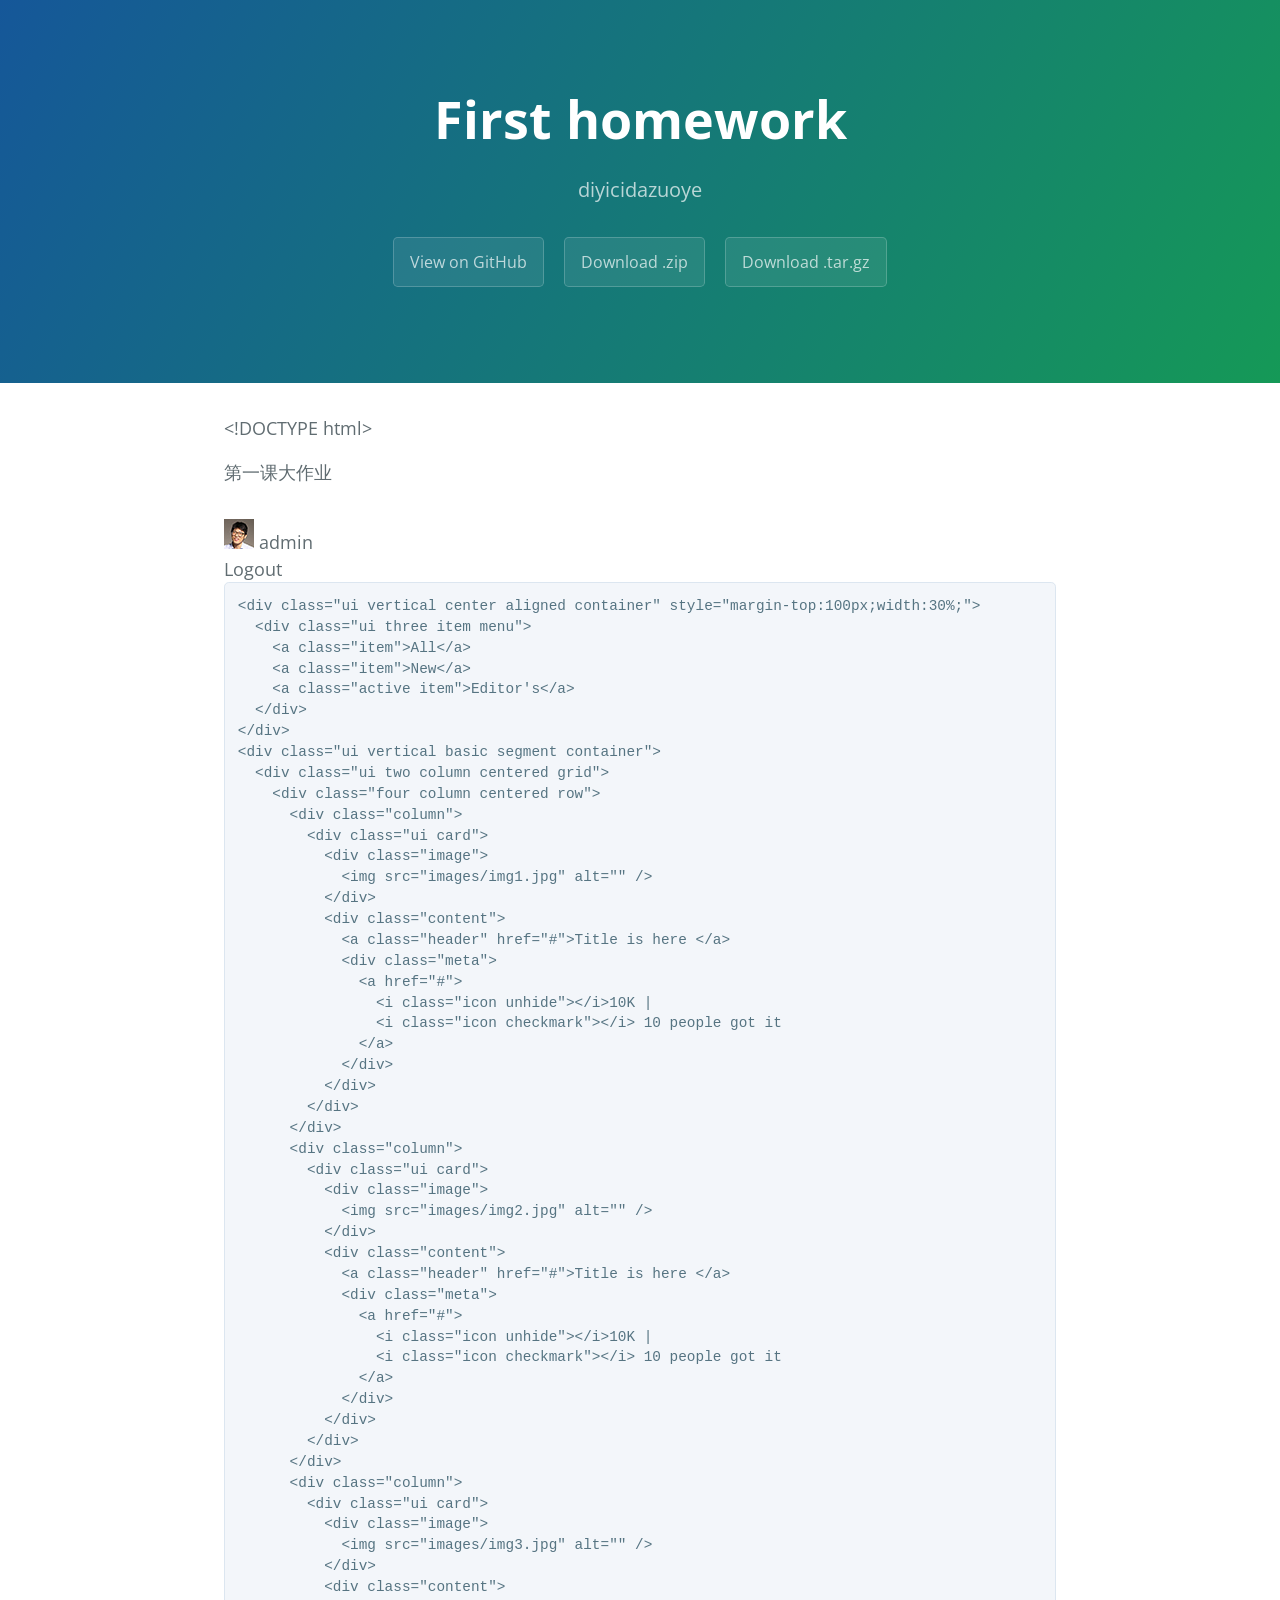
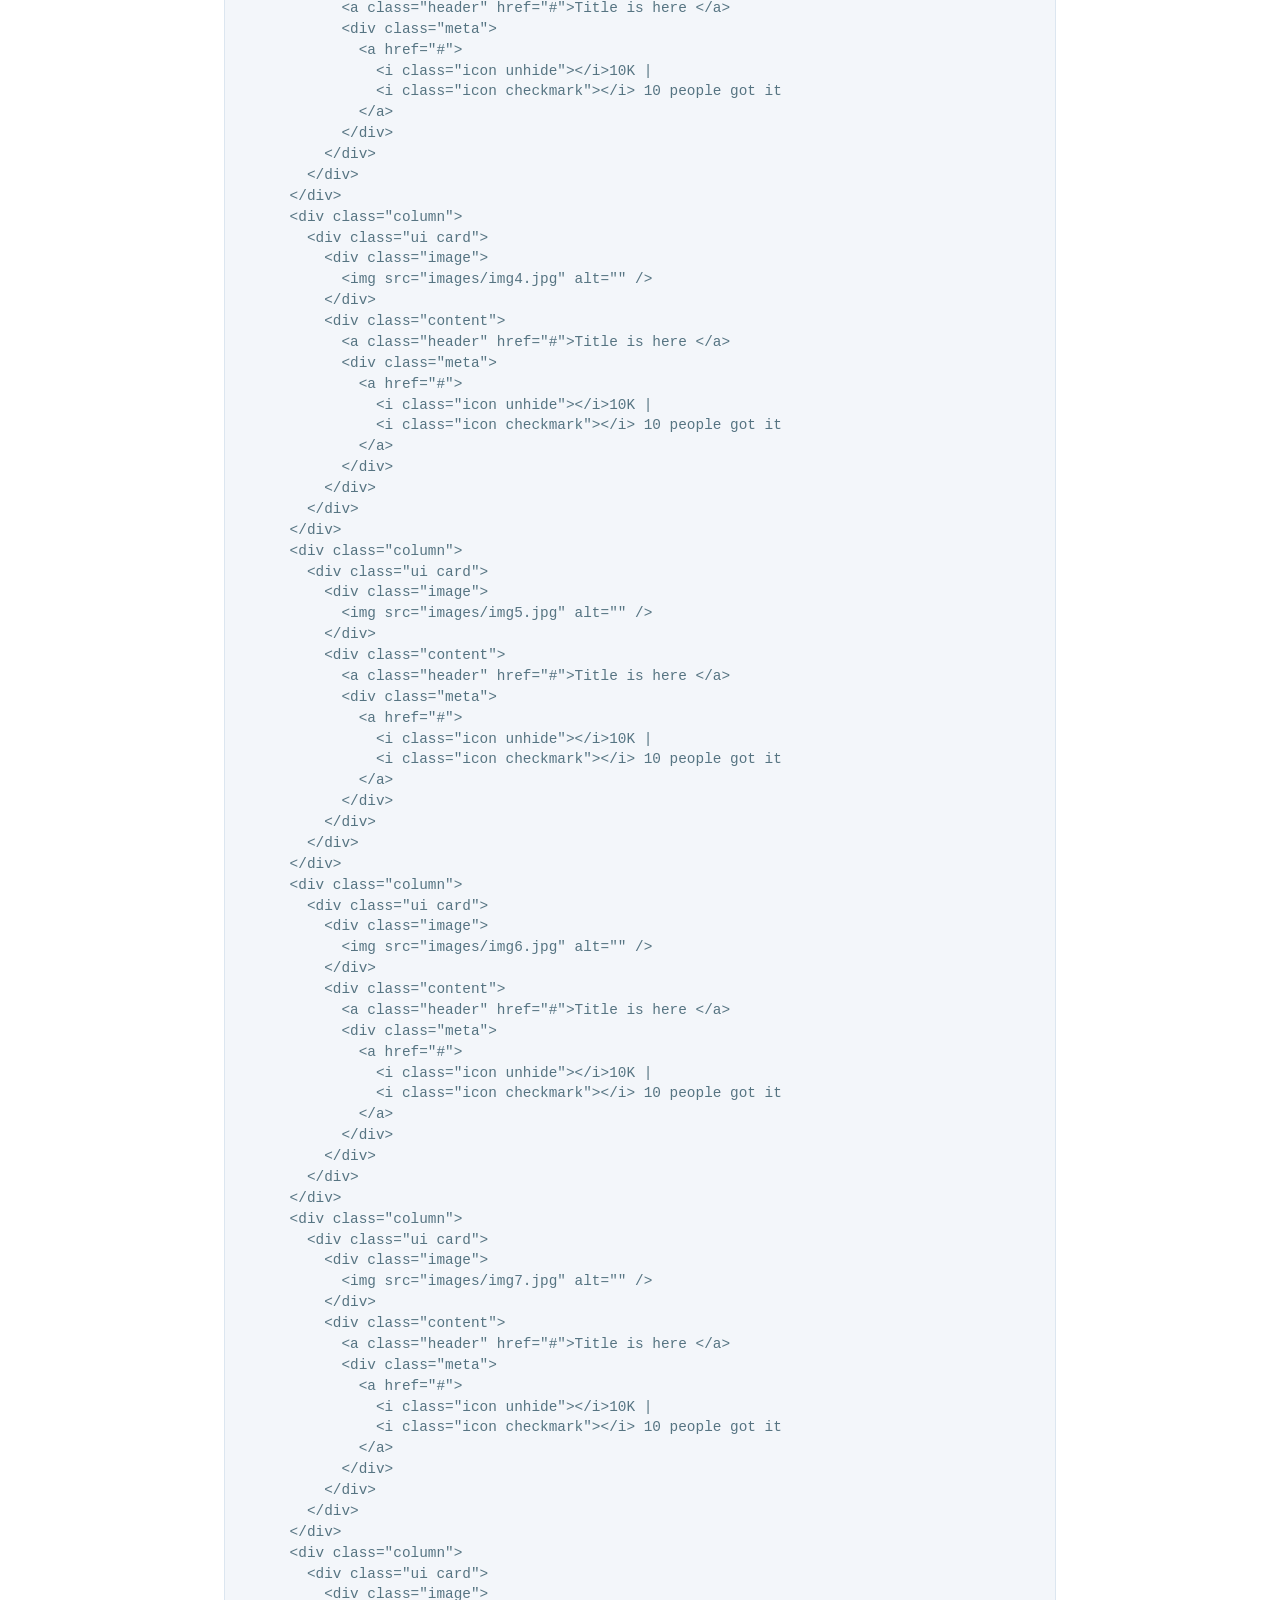
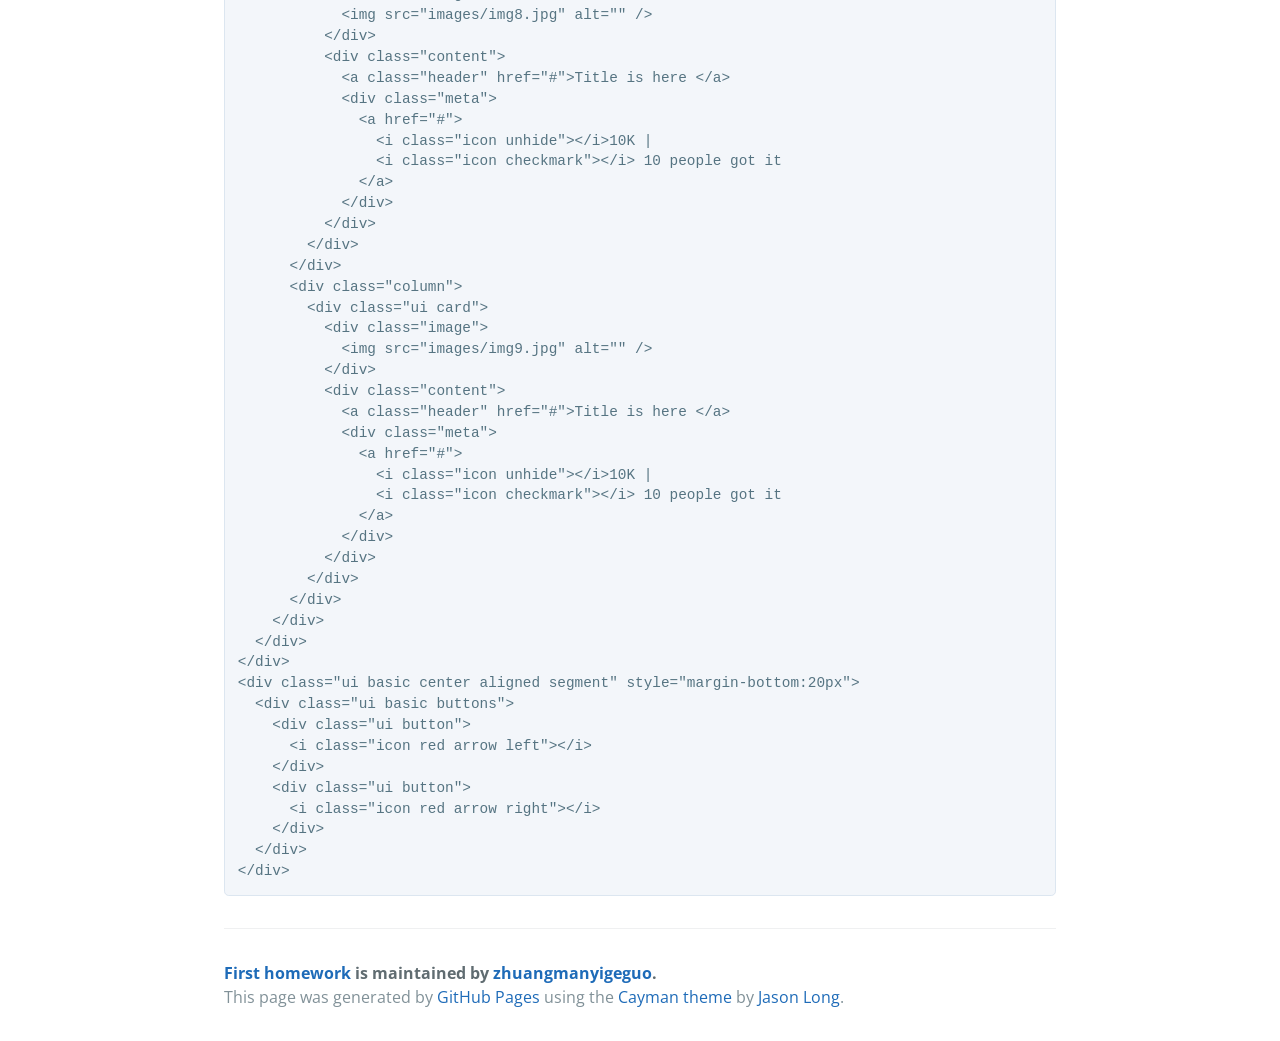
==== commit e0608752: "Create gh-pages branch via GitHub" ====
--- a/index.html
+++ b/index.html
@@ -1,37 +1,25 @@
 <!DOCTYPE html>
-<html>
-
+<html lang="en-us">
   <head>
-    <meta charset='utf-8'>
-    <meta http-equiv="X-UA-Compatible" content="chrome=1">
-    <meta name="description" content="First homework : diyicidazuoye">
-
-    <link rel="stylesheet" type="text/css" media="screen" href="stylesheets/stylesheet.css">
-
-    <title>First homework</title>
+    <meta charset="UTF-8">
+    <title>First homework by zhuangmanyigeguo</title>
+    <meta name="viewport" content="width=device-width, initial-scale=1">
+    <link rel="stylesheet" type="text/css" href="stylesheets/normalize.css" media="screen">
+    <link href='https://fonts.googleapis.com/css?family=Open+Sans:400,700' rel='stylesheet' type='text/css'>
+    <link rel="stylesheet" type="text/css" href="stylesheets/stylesheet.css" media="screen">
+    <link rel="stylesheet" type="text/css" href="stylesheets/github-light.css" media="screen">
   </head>
-
   <body>
-
-    <!-- HEADER -->
-    <div id="header_wrap" class="outer">
-        <header class="inner">
-          <a id="forkme_banner" href="https://github.com/zhuangmanyigeguo/first_homework">View on GitHub</a>
-
-          <h1 id="project_title">First homework</h1>
-          <h2 id="project_tagline">diyicidazuoye</h2>
-
-            <section id="downloads">
-              <a class="zip_download_link" href="https://github.com/zhuangmanyigeguo/first_homework/zipball/master">Download this project as a .zip file</a>
-              <a class="tar_download_link" href="https://github.com/zhuangmanyigeguo/first_homework/tarball/master">Download this project as a tar.gz file</a>
-            </section>
-        </header>
-    </div>
-
-    <!-- MAIN CONTENT -->
-    <div id="main_content_wrap" class="outer">
-      <section id="main_content" class="inner">
-        <p>&lt;!DOCTYPE html&gt;
+    <section class="page-header">
+      <h1 class="project-name">First homework</h1>
+      <h2 class="project-tagline">diyicidazuoye</h2>
+      <a href="https://github.com/zhuangmanyigeguo/first_homework" class="btn">View on GitHub</a>
+      <a href="https://github.com/zhuangmanyigeguo/first_homework/zipball/master" class="btn">Download .zip</a>
+      <a href="https://github.com/zhuangmanyigeguo/first_homework/tarball/master" class="btn">Download .tar.gz</a>
+    </section>
+
+    <section class="main-content">
+      <p>&lt;!DOCTYPE html&gt;
 
   </p>
     
@@ -228,18 +216,15 @@
 
 <p>
 </p>
-      </section>
-    </div>
-
-    <!-- FOOTER  -->
-    <div id="footer_wrap" class="outer">
-      <footer class="inner">
-        <p class="copyright">First homework maintained by <a href="https://github.com/zhuangmanyigeguo">zhuangmanyigeguo</a></p>
-        <p>Published with <a href="https://pages.github.com">GitHub Pages</a></p>
+
+      <footer class="site-footer">
+        <span class="site-footer-owner"><a href="https://github.com/zhuangmanyigeguo/first_homework">First homework</a> is maintained by <a href="https://github.com/zhuangmanyigeguo">zhuangmanyigeguo</a>.</span>
+
+        <span class="site-footer-credits">This page was generated by <a href="https://pages.github.com">GitHub Pages</a> using the <a href="https://github.com/jasonlong/cayman-theme">Cayman theme</a> by <a href="https://twitter.com/jasonlong">Jason Long</a>.</span>
       </footer>
-    </div>
-
-    
-
+
+    </section>
+
+  
   </body>
 </html>
--- a/stylesheets/stylesheet.css
+++ b/stylesheets/stylesheet.css
@@ -0,0 +1,245 @@
+* {
+  box-sizing: border-box; }
+
+body {
+  padding: 0;
+  margin: 0;
+  font-family: "Open Sans", "Helvetica Neue", Helvetica, Arial, sans-serif;
+  font-size: 16px;
+  line-height: 1.5;
+  color: #606c71; }
+
+a {
+  color: #1e6bb8;
+  text-decoration: none; }
+  a:hover {
+    text-decoration: underline; }
+
+.btn {
+  display: inline-block;
+  margin-bottom: 1rem;
+  color: rgba(255, 255, 255, 0.7);
+  background-color: rgba(255, 255, 255, 0.08);
+  border-color: rgba(255, 255, 255, 0.2);
+  border-style: solid;
+  border-width: 1px;
+  border-radius: 0.3rem;
+  transition: color 0.2s, background-color 0.2s, border-color 0.2s; }
+  .btn + .btn {
+    margin-left: 1rem; }
+
+.btn:hover {
+  color: rgba(255, 255, 255, 0.8);
+  text-decoration: none;
+  background-color: rgba(255, 255, 255, 0.2);
+  border-color: rgba(255, 255, 255, 0.3); }
+
+@media screen and (min-width: 64em) {
+  .btn {
+    padding: 0.75rem 1rem; } }
+
+@media screen and (min-width: 42em) and (max-width: 64em) {
+  .btn {
+    padding: 0.6rem 0.9rem;
+    font-size: 0.9rem; } }
+
+@media screen and (max-width: 42em) {
+  .btn {
+    display: block;
+    width: 100%;
+    padding: 0.75rem;
+    font-size: 0.9rem; }
+    .btn + .btn {
+      margin-top: 1rem;
+      margin-left: 0; } }
+
+.page-header {
+  color: #fff;
+  text-align: center;
+  background-color: #159957;
+  background-image: linear-gradient(120deg, #155799, #159957); }
+
+@media screen and (min-width: 64em) {
+  .page-header {
+    padding: 5rem 6rem; } }
+
+@media screen and (min-width: 42em) and (max-width: 64em) {
+  .page-header {
+    padding: 3rem 4rem; } }
+
+@media screen and (max-width: 42em) {
+  .page-header {
+    padding: 2rem 1rem; } }
+
+.project-name {
+  margin-top: 0;
+  margin-bottom: 0.1rem; }
+
+@media screen and (min-width: 64em) {
+  .project-name {
+    font-size: 3.25rem; } }
+
+@media screen and (min-width: 42em) and (max-width: 64em) {
+  .project-name {
+    font-size: 2.25rem; } }
+
+@media screen and (max-width: 42em) {
+  .project-name {
+    font-size: 1.75rem; } }
+
+.project-tagline {
+  margin-bottom: 2rem;
+  font-weight: normal;
+  opacity: 0.7; }
+
+@media screen and (min-width: 64em) {
+  .project-tagline {
+    font-size: 1.25rem; } }
+
+@media screen and (min-width: 42em) and (max-width: 64em) {
+  .project-tagline {
+    font-size: 1.15rem; } }
+
+@media screen and (max-width: 42em) {
+  .project-tagline {
+    font-size: 1rem; } }
+
+.main-content :first-child {
+  margin-top: 0; }
+.main-content img {
+  max-width: 100%; }
+.main-content h1, .main-content h2, .main-content h3, .main-content h4, .main-content h5, .main-content h6 {
+  margin-top: 2rem;
+  margin-bottom: 1rem;
+  font-weight: normal;
+  color: #159957; }
+.main-content p {
+  margin-bottom: 1em; }
+.main-content code {
+  padding: 2px 4px;
+  font-family: Consolas, "Liberation Mono", Menlo, Courier, monospace;
+  font-size: 0.9rem;
+  color: #383e41;
+  background-color: #f3f6fa;
+  border-radius: 0.3rem; }
+.main-content pre {
+  padding: 0.8rem;
+  margin-top: 0;
+  margin-bottom: 1rem;
+  font: 1rem Consolas, "Liberation Mono", Menlo, Courier, monospace;
+  color: #567482;
+  word-wrap: normal;
+  background-color: #f3f6fa;
+  border: solid 1px #dce6f0;
+  border-radius: 0.3rem; }
+  .main-content pre > code {
+    padding: 0;
+    margin: 0;
+    font-size: 0.9rem;
+    color: #567482;
+    word-break: normal;
+    white-space: pre;
+    background: transparent;
+    border: 0; }
+.main-content .highlight {
+  margin-bottom: 1rem; }
+  .main-content .highlight pre {
+    margin-bottom: 0;
+    word-break: normal; }
+.main-content .highlight pre, .main-content pre {
+  padding: 0.8rem;
+  overflow: auto;
+  font-size: 0.9rem;
+  line-height: 1.45;
+  border-radius: 0.3rem; }
+.main-content pre code, .main-content pre tt {
+  display: inline;
+  max-width: initial;
+  padding: 0;
+  margin: 0;
+  overflow: initial;
+  line-height: inherit;
+  word-wrap: normal;
+  background-color: transparent;
+  border: 0; }
+  .main-content pre code:before, .main-content pre code:after, .main-content pre tt:before, .main-content pre tt:after {
+    content: normal; }
+.main-content ul, .main-content ol {
+  margin-top: 0; }
+.main-content blockquote {
+  padding: 0 1rem;
+  margin-left: 0;
+  color: #819198;
+  border-left: 0.3rem solid #dce6f0; }
+  .main-content blockquote > :first-child {
+    margin-top: 0; }
+  .main-content blockquote > :last-child {
+    margin-bottom: 0; }
+.main-content table {
+  display: block;
+  width: 100%;
+  overflow: auto;
+  word-break: normal;
+  word-break: keep-all; }
+  .main-content table th {
+    font-weight: bold; }
+  .main-content table th, .main-content table td {
+    padding: 0.5rem 1rem;
+    border: 1px solid #e9ebec; }
+.main-content dl {
+  padding: 0; }
+  .main-content dl dt {
+    padding: 0;
+    margin-top: 1rem;
+    font-size: 1rem;
+    font-weight: bold; }
+  .main-content dl dd {
+    padding: 0;
+    margin-bottom: 1rem; }
+.main-content hr {
+  height: 2px;
+  padding: 0;
+  margin: 1rem 0;
+  background-color: #eff0f1;
+  border: 0; }
+
+@media screen and (min-width: 64em) {
+  .main-content {
+    max-width: 64rem;
+    padding: 2rem 6rem;
+    margin: 0 auto;
+    font-size: 1.1rem; } }
+
+@media screen and (min-width: 42em) and (max-width: 64em) {
+  .main-content {
+    padding: 2rem 4rem;
+    font-size: 1.1rem; } }
+
+@media screen and (max-width: 42em) {
+  .main-content {
+    padding: 2rem 1rem;
+    font-size: 1rem; } }
+
+.site-footer {
+  padding-top: 2rem;
+  margin-top: 2rem;
+  border-top: solid 1px #eff0f1; }
+
+.site-footer-owner {
+  display: block;
+  font-weight: bold; }
+
+.site-footer-credits {
+  color: #819198; }
+
+@media screen and (min-width: 64em) {
+  .site-footer {
+    font-size: 1rem; } }
+
+@media screen and (min-width: 42em) and (max-width: 64em) {
+  .site-footer {
+    font-size: 1rem; } }
+
+@media screen and (max-width: 42em) {
+  .site-footer {
+    font-size: 0.9rem; } }
--- a/stylesheets/github-light.css
+++ b/stylesheets/github-light.css
@@ -0,0 +1,124 @@
+/*
+The MIT License (MIT)
+
+Copyright (c) 2016 GitHub, Inc.
+
+Permission is hereby granted, free of charge, to any person obtaining a copy
+of this software and associated documentation files (the "Software"), to deal
+in the Software without restriction, including without limitation the rights
+to use, copy, modify, merge, publish, distribute, sublicense, and/or sell
+copies of the Software, and to permit persons to whom the Software is
+furnished to do so, subject to the following conditions:
+
+The above copyright notice and this permission notice shall be included in all
+copies or substantial portions of the Software.
+
+THE SOFTWARE IS PROVIDED "AS IS", WITHOUT WARRANTY OF ANY KIND, EXPRESS OR
+IMPLIED, INCLUDING BUT NOT LIMITED TO THE WARRANTIES OF MERCHANTABILITY,
+FITNESS FOR A PARTICULAR PURPOSE AND NONINFRINGEMENT. IN NO EVENT SHALL THE
+AUTHORS OR COPYRIGHT HOLDERS BE LIABLE FOR ANY CLAIM, DAMAGES OR OTHER
+LIABILITY, WHETHER IN AN ACTION OF CONTRACT, TORT OR OTHERWISE, ARISING FROM,
+OUT OF OR IN CONNECTION WITH THE SOFTWARE OR THE USE OR OTHER DEALINGS IN THE
+SOFTWARE.
+
+*/
+
+.pl-c /* comment */ {
+  color: #969896;
+}
+
+.pl-c1 /* constant, variable.other.constant, support, meta.property-name, support.constant, support.variable, meta.module-reference, markup.raw, meta.diff.header */,
+.pl-s .pl-v /* string variable */ {
+  color: #0086b3;
+}
+
+.pl-e /* entity */,
+.pl-en /* entity.name */ {
+  color: #795da3;
+}
+
+.pl-smi /* variable.parameter.function, storage.modifier.package, storage.modifier.import, storage.type.java, variable.other */,
+.pl-s .pl-s1 /* string source */ {
+  color: #333;
+}
+
+.pl-ent /* entity.name.tag */ {
+  color: #63a35c;
+}
+
+.pl-k /* keyword, storage, storage.type */ {
+  color: #a71d5d;
+}
+
+.pl-s /* string */,
+.pl-pds /* punctuation.definition.string, string.regexp.character-class */,
+.pl-s .pl-pse .pl-s1 /* string punctuation.section.embedded source */,
+.pl-sr /* string.regexp */,
+.pl-sr .pl-cce /* string.regexp constant.character.escape */,
+.pl-sr .pl-sre /* string.regexp source.ruby.embedded */,
+.pl-sr .pl-sra /* string.regexp string.regexp.arbitrary-repitition */ {
+  color: #183691;
+}
+
+.pl-v /* variable */ {
+  color: #ed6a43;
+}
+
+.pl-id /* invalid.deprecated */ {
+  color: #b52a1d;
+}
+
+.pl-ii /* invalid.illegal */ {
+  color: #f8f8f8;
+  background-color: #b52a1d;
+}
+
+.pl-sr .pl-cce /* string.regexp constant.character.escape */ {
+  font-weight: bold;
+  color: #63a35c;
+}
+
+.pl-ml /* markup.list */ {
+  color: #693a17;
+}
+
+.pl-mh /* markup.heading */,
+.pl-mh .pl-en /* markup.heading entity.name */,
+.pl-ms /* meta.separator */ {
+  font-weight: bold;
+  color: #1d3e81;
+}
+
+.pl-mq /* markup.quote */ {
+  color: #008080;
+}
+
+.pl-mi /* markup.italic */ {
+  font-style: italic;
+  color: #333;
+}
+
+.pl-mb /* markup.bold */ {
+  font-weight: bold;
+  color: #333;
+}
+
+.pl-md /* markup.deleted, meta.diff.header.from-file */ {
+  color: #bd2c00;
+  background-color: #ffecec;
+}
+
+.pl-mi1 /* markup.inserted, meta.diff.header.to-file */ {
+  color: #55a532;
+  background-color: #eaffea;
+}
+
+.pl-mdr /* meta.diff.range */ {
+  font-weight: bold;
+  color: #795da3;
+}
+
+.pl-mo /* meta.output */ {
+  color: #1d3e81;
+}
+
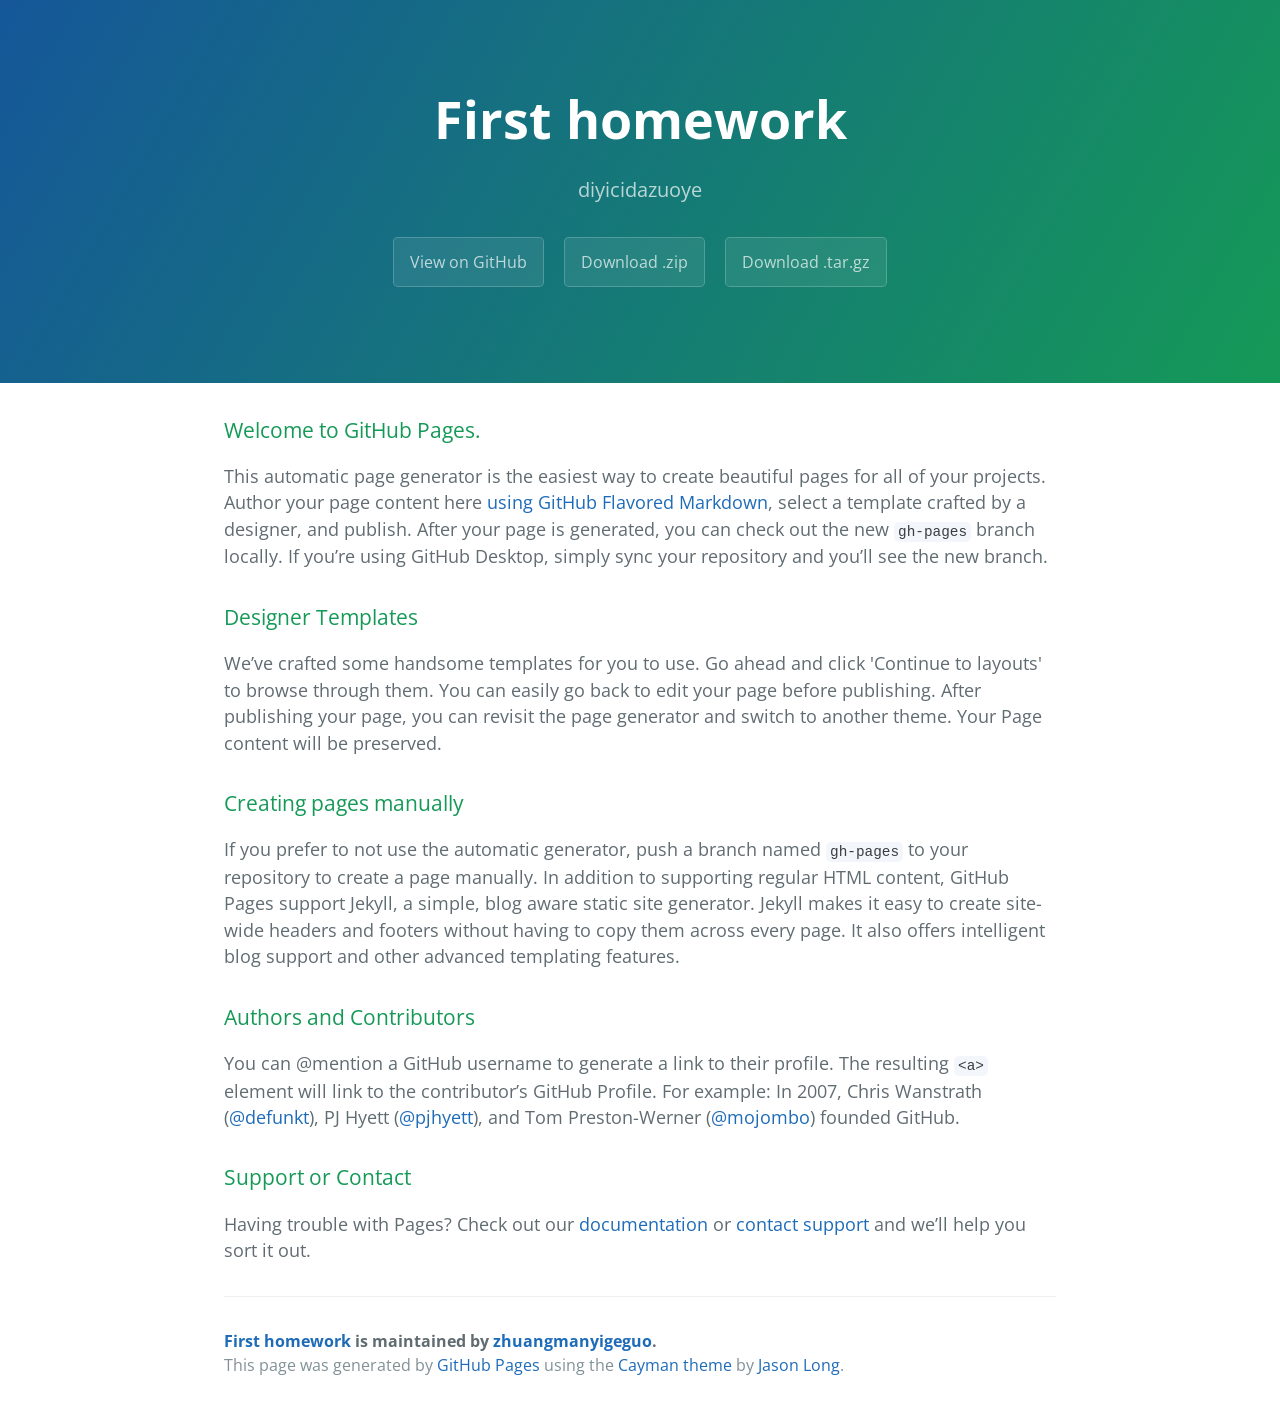
==== commit eea381d4: "Create master branch via GitHub" ====
--- a/index.html
+++ b/index.html
@@ -19,203 +19,30 @@
     </section>
 
     <section class="main-content">
-      <p>&lt;!DOCTYPE html&gt;
+      <h3>
+<a id="welcome-to-github-pages" class="anchor" href="#welcome-to-github-pages" aria-hidden="true"><span aria-hidden="true" class="octicon octicon-link"></span></a>Welcome to GitHub Pages.</h3>
 
-  </p>
-    
-    第一课大作业
-    
-    
-  
-  
-    <div>
-      <div>
-        <div>
-          <img src="images/tenlogo.png" alt="">
-        </div>
-      </div>
-      <div>
-        <div>
-          <img src="images/hou30.jpg" alt="">
-          admin
-        </div>
-        <div>
-          Logout
-        </div>
-      </div>
-    </div>
+<p>This automatic page generator is the easiest way to create beautiful pages for all of your projects. Author your page content here <a href="https://guides.github.com/features/mastering-markdown/">using GitHub Flavored Markdown</a>, select a template crafted by a designer, and publish. After your page is generated, you can check out the new <code>gh-pages</code> branch locally. If you’re using GitHub Desktop, simply sync your repository and you’ll see the new branch.</p>
 
-<pre><code>&lt;div class="ui vertical center aligned container" style="margin-top:100px;width:30%;"&gt;
-  &lt;div class="ui three item menu"&gt;
-    &lt;a class="item"&gt;All&lt;/a&gt;
-    &lt;a class="item"&gt;New&lt;/a&gt;
-    &lt;a class="active item"&gt;Editor's&lt;/a&gt;
-  &lt;/div&gt;
-&lt;/div&gt;
-&lt;div class="ui vertical basic segment container"&gt;
-  &lt;div class="ui two column centered grid"&gt;
-    &lt;div class="four column centered row"&gt;
-      &lt;div class="column"&gt;
-        &lt;div class="ui card"&gt;
-          &lt;div class="image"&gt;
-            &lt;img src="images/img1.jpg" alt="" /&gt;
-          &lt;/div&gt;
-          &lt;div class="content"&gt;
-            &lt;a class="header" href="#"&gt;Title is here &lt;/a&gt;
-            &lt;div class="meta"&gt;
-              &lt;a href="#"&gt;
-                &lt;i class="icon unhide"&gt;&lt;/i&gt;10K |
-                &lt;i class="icon checkmark"&gt;&lt;/i&gt; 10 people got it
-              &lt;/a&gt;
-            &lt;/div&gt;
-          &lt;/div&gt;
-        &lt;/div&gt;
-      &lt;/div&gt;
-      &lt;div class="column"&gt;
-        &lt;div class="ui card"&gt;
-          &lt;div class="image"&gt;
-            &lt;img src="images/img2.jpg" alt="" /&gt;
-          &lt;/div&gt;
-          &lt;div class="content"&gt;
-            &lt;a class="header" href="#"&gt;Title is here &lt;/a&gt;
-            &lt;div class="meta"&gt;
-              &lt;a href="#"&gt;
-                &lt;i class="icon unhide"&gt;&lt;/i&gt;10K |
-                &lt;i class="icon checkmark"&gt;&lt;/i&gt; 10 people got it
-              &lt;/a&gt;
-            &lt;/div&gt;
-          &lt;/div&gt;
-        &lt;/div&gt;
-      &lt;/div&gt;
-      &lt;div class="column"&gt;
-        &lt;div class="ui card"&gt;
-          &lt;div class="image"&gt;
-            &lt;img src="images/img3.jpg" alt="" /&gt;
-          &lt;/div&gt;
-          &lt;div class="content"&gt;
-            &lt;a class="header" href="#"&gt;Title is here &lt;/a&gt;
-            &lt;div class="meta"&gt;
-              &lt;a href="#"&gt;
-                &lt;i class="icon unhide"&gt;&lt;/i&gt;10K |
-                &lt;i class="icon checkmark"&gt;&lt;/i&gt; 10 people got it
-              &lt;/a&gt;
-            &lt;/div&gt;
-          &lt;/div&gt;
-        &lt;/div&gt;
-      &lt;/div&gt;
-      &lt;div class="column"&gt;
-        &lt;div class="ui card"&gt;
-          &lt;div class="image"&gt;
-            &lt;img src="images/img4.jpg" alt="" /&gt;
-          &lt;/div&gt;
-          &lt;div class="content"&gt;
-            &lt;a class="header" href="#"&gt;Title is here &lt;/a&gt;
-            &lt;div class="meta"&gt;
-              &lt;a href="#"&gt;
-                &lt;i class="icon unhide"&gt;&lt;/i&gt;10K |
-                &lt;i class="icon checkmark"&gt;&lt;/i&gt; 10 people got it
-              &lt;/a&gt;
-            &lt;/div&gt;
-          &lt;/div&gt;
-        &lt;/div&gt;
-      &lt;/div&gt;
-      &lt;div class="column"&gt;
-        &lt;div class="ui card"&gt;
-          &lt;div class="image"&gt;
-            &lt;img src="images/img5.jpg" alt="" /&gt;
-          &lt;/div&gt;
-          &lt;div class="content"&gt;
-            &lt;a class="header" href="#"&gt;Title is here &lt;/a&gt;
-            &lt;div class="meta"&gt;
-              &lt;a href="#"&gt;
-                &lt;i class="icon unhide"&gt;&lt;/i&gt;10K |
-                &lt;i class="icon checkmark"&gt;&lt;/i&gt; 10 people got it
-              &lt;/a&gt;
-            &lt;/div&gt;
-          &lt;/div&gt;
-        &lt;/div&gt;
-      &lt;/div&gt;
-      &lt;div class="column"&gt;
-        &lt;div class="ui card"&gt;
-          &lt;div class="image"&gt;
-            &lt;img src="images/img6.jpg" alt="" /&gt;
-          &lt;/div&gt;
-          &lt;div class="content"&gt;
-            &lt;a class="header" href="#"&gt;Title is here &lt;/a&gt;
-            &lt;div class="meta"&gt;
-              &lt;a href="#"&gt;
-                &lt;i class="icon unhide"&gt;&lt;/i&gt;10K |
-                &lt;i class="icon checkmark"&gt;&lt;/i&gt; 10 people got it
-              &lt;/a&gt;
-            &lt;/div&gt;
-          &lt;/div&gt;
-        &lt;/div&gt;
-      &lt;/div&gt;
-      &lt;div class="column"&gt;
-        &lt;div class="ui card"&gt;
-          &lt;div class="image"&gt;
-            &lt;img src="images/img7.jpg" alt="" /&gt;
-          &lt;/div&gt;
-          &lt;div class="content"&gt;
-            &lt;a class="header" href="#"&gt;Title is here &lt;/a&gt;
-            &lt;div class="meta"&gt;
-              &lt;a href="#"&gt;
-                &lt;i class="icon unhide"&gt;&lt;/i&gt;10K |
-                &lt;i class="icon checkmark"&gt;&lt;/i&gt; 10 people got it
-              &lt;/a&gt;
-            &lt;/div&gt;
-          &lt;/div&gt;
-        &lt;/div&gt;
-      &lt;/div&gt;
-      &lt;div class="column"&gt;
-        &lt;div class="ui card"&gt;
-          &lt;div class="image"&gt;
-            &lt;img src="images/img8.jpg" alt="" /&gt;
-          &lt;/div&gt;
-          &lt;div class="content"&gt;
-            &lt;a class="header" href="#"&gt;Title is here &lt;/a&gt;
-            &lt;div class="meta"&gt;
-              &lt;a href="#"&gt;
-                &lt;i class="icon unhide"&gt;&lt;/i&gt;10K |
-                &lt;i class="icon checkmark"&gt;&lt;/i&gt; 10 people got it
-              &lt;/a&gt;
-            &lt;/div&gt;
-          &lt;/div&gt;
-        &lt;/div&gt;
-      &lt;/div&gt;
-      &lt;div class="column"&gt;
-        &lt;div class="ui card"&gt;
-          &lt;div class="image"&gt;
-            &lt;img src="images/img9.jpg" alt="" /&gt;
-          &lt;/div&gt;
-          &lt;div class="content"&gt;
-            &lt;a class="header" href="#"&gt;Title is here &lt;/a&gt;
-            &lt;div class="meta"&gt;
-              &lt;a href="#"&gt;
-                &lt;i class="icon unhide"&gt;&lt;/i&gt;10K |
-                &lt;i class="icon checkmark"&gt;&lt;/i&gt; 10 people got it
-              &lt;/a&gt;
-            &lt;/div&gt;
-          &lt;/div&gt;
-        &lt;/div&gt;
-      &lt;/div&gt;
-    &lt;/div&gt;
-  &lt;/div&gt;
-&lt;/div&gt;
-&lt;div class="ui basic center aligned segment" style="margin-bottom:20px"&gt;
-  &lt;div class="ui basic buttons"&gt;
-    &lt;div class="ui button"&gt;
-      &lt;i class="icon red arrow left"&gt;&lt;/i&gt;
-    &lt;/div&gt;
-    &lt;div class="ui button"&gt;
-      &lt;i class="icon red arrow right"&gt;&lt;/i&gt;
-    &lt;/div&gt;
-  &lt;/div&gt;
-&lt;/div&gt;
-</code></pre>
+<h3>
+<a id="designer-templates" class="anchor" href="#designer-templates" aria-hidden="true"><span aria-hidden="true" class="octicon octicon-link"></span></a>Designer Templates</h3>
 
-<p>
-</p>
+<p>We’ve crafted some handsome templates for you to use. Go ahead and click 'Continue to layouts' to browse through them. You can easily go back to edit your page before publishing. After publishing your page, you can revisit the page generator and switch to another theme. Your Page content will be preserved.</p>
+
+<h3>
+<a id="creating-pages-manually" class="anchor" href="#creating-pages-manually" aria-hidden="true"><span aria-hidden="true" class="octicon octicon-link"></span></a>Creating pages manually</h3>
+
+<p>If you prefer to not use the automatic generator, push a branch named <code>gh-pages</code> to your repository to create a page manually. In addition to supporting regular HTML content, GitHub Pages support Jekyll, a simple, blog aware static site generator. Jekyll makes it easy to create site-wide headers and footers without having to copy them across every page. It also offers intelligent blog support and other advanced templating features.</p>
+
+<h3>
+<a id="authors-and-contributors" class="anchor" href="#authors-and-contributors" aria-hidden="true"><span aria-hidden="true" class="octicon octicon-link"></span></a>Authors and Contributors</h3>
+
+<p>You can @mention a GitHub username to generate a link to their profile. The resulting <code>&lt;a&gt;</code> element will link to the contributor’s GitHub Profile. For example: In 2007, Chris Wanstrath (<a href="https://github.com/defunkt" class="user-mention">@defunkt</a>), PJ Hyett (<a href="https://github.com/pjhyett" class="user-mention">@pjhyett</a>), and Tom Preston-Werner (<a href="https://github.com/mojombo" class="user-mention">@mojombo</a>) founded GitHub.</p>
+
+<h3>
+<a id="support-or-contact" class="anchor" href="#support-or-contact" aria-hidden="true"><span aria-hidden="true" class="octicon octicon-link"></span></a>Support or Contact</h3>
+
+<p>Having trouble with Pages? Check out our <a href="https://help.github.com/pages">documentation</a> or <a href="https://github.com/contact">contact support</a> and we’ll help you sort it out.</p>
 
       <footer class="site-footer">
         <span class="site-footer-owner"><a href="https://github.com/zhuangmanyigeguo/first_homework">First homework</a> is maintained by <a href="https://github.com/zhuangmanyigeguo">zhuangmanyigeguo</a>.</span>
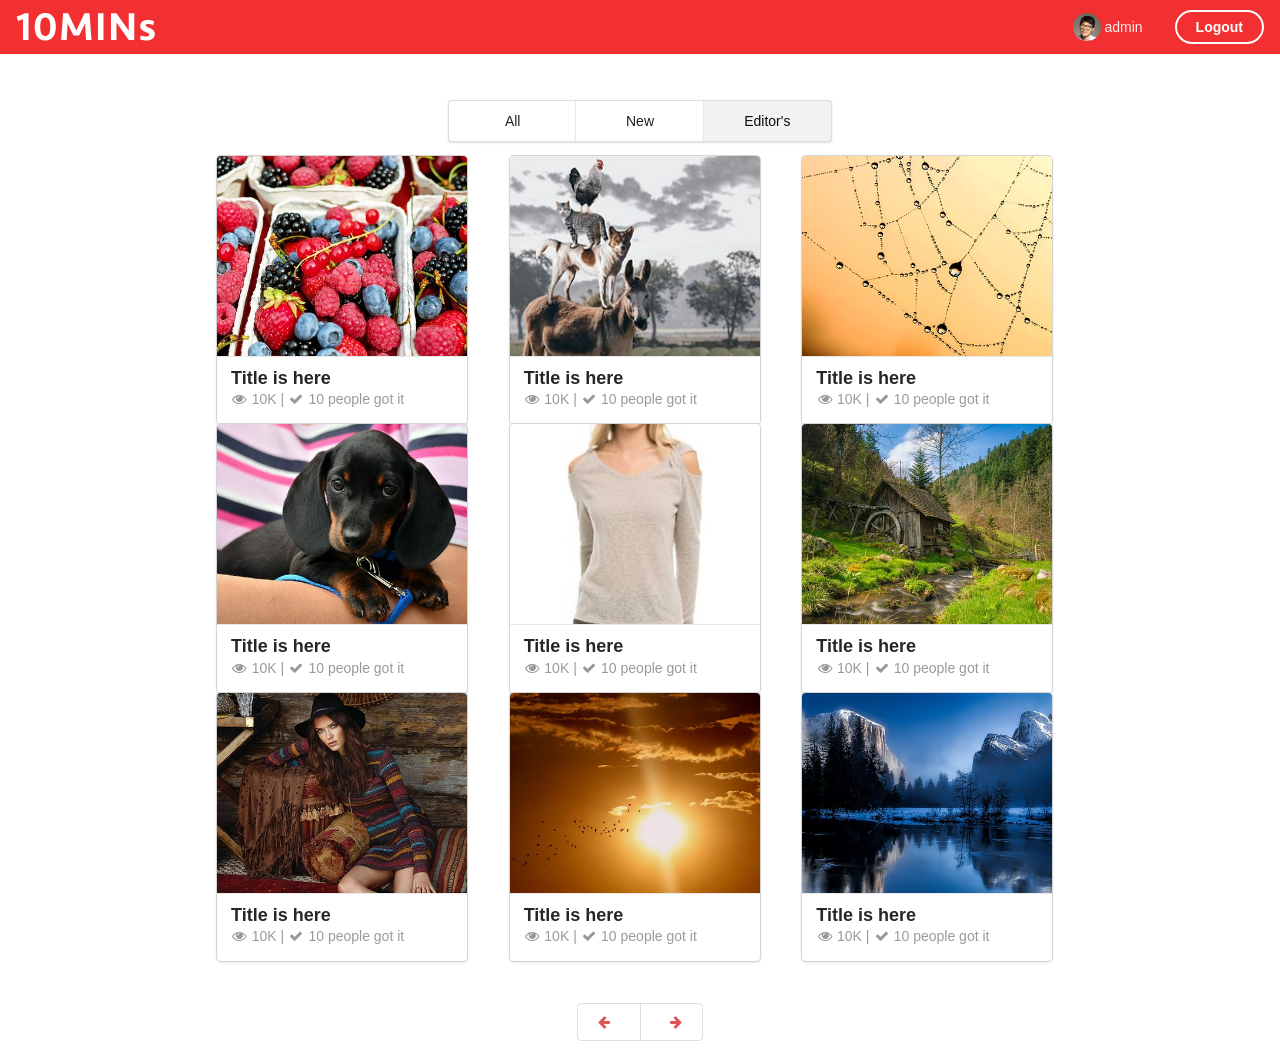
==== commit 0e6816b0: "Update index.html" ====
--- a/index.html
+++ b/index.html
@@ -1,57 +1,196 @@
 <!DOCTYPE html>
-<html lang="en-us">
+<html>
   <head>
-    <meta charset="UTF-8">
-    <title>First homework by zhuangmanyigeguo</title>
-    <meta name="viewport" content="width=device-width, initial-scale=1">
-    <link rel="stylesheet" type="text/css" href="stylesheets/normalize.css" media="screen">
-    <link href='https://fonts.googleapis.com/css?family=Open+Sans:400,700' rel='stylesheet' type='text/css'>
-    <link rel="stylesheet" type="text/css" href="stylesheets/stylesheet.css" media="screen">
-    <link rel="stylesheet" type="text/css" href="stylesheets/github-light.css" media="screen">
+    <meta charset="utf-8">
+    <title>第一课大作业</title>
+    <link rel="stylesheet" href="css/semantic.css" media="screen" title="no title">
+    <link rel="stylesheet" href="homework1.css" media="screen" title="no title">
   </head>
   <body>
-    <section class="page-header">
-      <h1 class="project-name">First homework</h1>
-      <h2 class="project-tagline">diyicidazuoye</h2>
-      <a href="https://github.com/zhuangmanyigeguo/first_homework" class="btn">View on GitHub</a>
-      <a href="https://github.com/zhuangmanyigeguo/first_homework/zipball/master" class="btn">Download .zip</a>
-      <a href="https://github.com/zhuangmanyigeguo/first_homework/tarball/master" class="btn">Download .tar.gz</a>
-    </section>
+    <div class="ui inverted borderless fixed menu" style="background:rgb(242, 48, 49)">
+      <div class="item">
+        <div class="ui image">
+          <img src="images/tenlogo.png" alt="" />
+        </div>
+      </div>
+      <div class="right menu">
+        <div class="item">
+          <img src="images/hou30.jpg" alt="" class="ui avatar image"/>
+          <span>admin</span>
+        </div>
+        <div class="item">
+          <button type="button" name="button" class="ui inverted circular button">Logout</button>
+        </div>
+      </div>
+    </div>
 
-    <section class="main-content">
-      <h3>
-<a id="welcome-to-github-pages" class="anchor" href="#welcome-to-github-pages" aria-hidden="true"><span aria-hidden="true" class="octicon octicon-link"></span></a>Welcome to GitHub Pages.</h3>
+    <div class="ui vertical center aligned container" style="margin-top:100px;width:30%;">
+      <div class="ui three item menu">
+        <a class="item">All</a>
+        <a class="item">New</a>
+        <a class="active item">Editor's</a>
+      </div>
+    </div>
+    <div class="ui vertical basic segment container">
+      <div class="ui two column centered grid">
+        <div class="four column centered row">
+          <div class="column">
+            <div class="ui card">
+              <div class="image">
+                <img src="images/img1.jpg" alt="" />
+              </div>
+              <div class="content">
+                <a class="header" href="#">Title is here </a>
+                <div class="meta">
+                  <a href="#">
+                    <i class="icon unhide"></i>10K |
+                    <i class="icon checkmark"></i> 10 people got it
+                  </a>
+                </div>
+              </div>
+            </div>
+          </div>
+          <div class="column">
+            <div class="ui card">
+              <div class="image">
+                <img src="images/img2.jpg" alt="" />
+              </div>
+              <div class="content">
+                <a class="header" href="#">Title is here </a>
+                <div class="meta">
+                  <a href="#">
+                    <i class="icon unhide"></i>10K |
+                    <i class="icon checkmark"></i> 10 people got it
+                  </a>
+                </div>
+              </div>
+            </div>
+          </div>
+          <div class="column">
+            <div class="ui card">
+              <div class="image">
+                <img src="images/img3.jpg" alt="" />
+              </div>
+              <div class="content">
+                <a class="header" href="#">Title is here </a>
+                <div class="meta">
+                  <a href="#">
+                    <i class="icon unhide"></i>10K |
+                    <i class="icon checkmark"></i> 10 people got it
+                  </a>
+                </div>
+              </div>
+            </div>
+          </div>
+          <div class="column">
+            <div class="ui card">
+              <div class="image">
+                <img src="images/img4.jpg" alt="" />
+              </div>
+              <div class="content">
+                <a class="header" href="#">Title is here </a>
+                <div class="meta">
+                  <a href="#">
+                    <i class="icon unhide"></i>10K |
+                    <i class="icon checkmark"></i> 10 people got it
+                  </a>
+                </div>
+              </div>
+            </div>
+          </div>
+          <div class="column">
+            <div class="ui card">
+              <div class="image">
+                <img src="images/img5.jpg" alt="" />
+              </div>
+              <div class="content">
+                <a class="header" href="#">Title is here </a>
+                <div class="meta">
+                  <a href="#">
+                    <i class="icon unhide"></i>10K |
+                    <i class="icon checkmark"></i> 10 people got it
+                  </a>
+                </div>
+              </div>
+            </div>
+          </div>
+          <div class="column">
+            <div class="ui card">
+              <div class="image">
+                <img src="images/img6.jpg" alt="" />
+              </div>
+              <div class="content">
+                <a class="header" href="#">Title is here </a>
+                <div class="meta">
+                  <a href="#">
+                    <i class="icon unhide"></i>10K |
+                    <i class="icon checkmark"></i> 10 people got it
+                  </a>
+                </div>
+              </div>
+            </div>
+          </div>
+          <div class="column">
+            <div class="ui card">
+              <div class="image">
+                <img src="images/img7.jpg" alt="" />
+              </div>
+              <div class="content">
+                <a class="header" href="#">Title is here </a>
+                <div class="meta">
+                  <a href="#">
+                    <i class="icon unhide"></i>10K |
+                    <i class="icon checkmark"></i> 10 people got it
+                  </a>
+                </div>
+              </div>
+            </div>
+          </div>
+          <div class="column">
+            <div class="ui card">
+              <div class="image">
+                <img src="images/img8.jpg" alt="" />
+              </div>
+              <div class="content">
+                <a class="header" href="#">Title is here </a>
+                <div class="meta">
+                  <a href="#">
+                    <i class="icon unhide"></i>10K |
+                    <i class="icon checkmark"></i> 10 people got it
+                  </a>
+                </div>
+              </div>
+            </div>
+          </div>
+          <div class="column">
+            <div class="ui card">
+              <div class="image">
+                <img src="images/img9.jpg" alt="" />
+              </div>
+              <div class="content">
+                <a class="header" href="#">Title is here </a>
+                <div class="meta">
+                  <a href="#">
+                    <i class="icon unhide"></i>10K |
+                    <i class="icon checkmark"></i> 10 people got it
+                  </a>
+                </div>
+              </div>
+            </div>
+          </div>
+        </div>
+      </div>
+    </div>
+    <div class="ui basic center aligned segment" style="margin-bottom:20px">
+      <div class="ui basic buttons">
+        <div class="ui button">
+          <i class="icon red arrow left"></i>
+        </div>
+        <div class="ui button">
+          <i class="icon red arrow right"></i>
+        </div>
+      </div>
+    </div>
 
-<p>This automatic page generator is the easiest way to create beautiful pages for all of your projects. Author your page content here <a href="https://guides.github.com/features/mastering-markdown/">using GitHub Flavored Markdown</a>, select a template crafted by a designer, and publish. After your page is generated, you can check out the new <code>gh-pages</code> branch locally. If you’re using GitHub Desktop, simply sync your repository and you’ll see the new branch.</p>
-
-<h3>
-<a id="designer-templates" class="anchor" href="#designer-templates" aria-hidden="true"><span aria-hidden="true" class="octicon octicon-link"></span></a>Designer Templates</h3>
-
-<p>We’ve crafted some handsome templates for you to use. Go ahead and click 'Continue to layouts' to browse through them. You can easily go back to edit your page before publishing. After publishing your page, you can revisit the page generator and switch to another theme. Your Page content will be preserved.</p>
-
-<h3>
-<a id="creating-pages-manually" class="anchor" href="#creating-pages-manually" aria-hidden="true"><span aria-hidden="true" class="octicon octicon-link"></span></a>Creating pages manually</h3>
-
-<p>If you prefer to not use the automatic generator, push a branch named <code>gh-pages</code> to your repository to create a page manually. In addition to supporting regular HTML content, GitHub Pages support Jekyll, a simple, blog aware static site generator. Jekyll makes it easy to create site-wide headers and footers without having to copy them across every page. It also offers intelligent blog support and other advanced templating features.</p>
-
-<h3>
-<a id="authors-and-contributors" class="anchor" href="#authors-and-contributors" aria-hidden="true"><span aria-hidden="true" class="octicon octicon-link"></span></a>Authors and Contributors</h3>
-
-<p>You can @mention a GitHub username to generate a link to their profile. The resulting <code>&lt;a&gt;</code> element will link to the contributor’s GitHub Profile. For example: In 2007, Chris Wanstrath (<a href="https://github.com/defunkt" class="user-mention">@defunkt</a>), PJ Hyett (<a href="https://github.com/pjhyett" class="user-mention">@pjhyett</a>), and Tom Preston-Werner (<a href="https://github.com/mojombo" class="user-mention">@mojombo</a>) founded GitHub.</p>
-
-<h3>
-<a id="support-or-contact" class="anchor" href="#support-or-contact" aria-hidden="true"><span aria-hidden="true" class="octicon octicon-link"></span></a>Support or Contact</h3>
-
-<p>Having trouble with Pages? Check out our <a href="https://help.github.com/pages">documentation</a> or <a href="https://github.com/contact">contact support</a> and we’ll help you sort it out.</p>
-
-      <footer class="site-footer">
-        <span class="site-footer-owner"><a href="https://github.com/zhuangmanyigeguo/first_homework">First homework</a> is maintained by <a href="https://github.com/zhuangmanyigeguo">zhuangmanyigeguo</a>.</span>
-
-        <span class="site-footer-credits">This page was generated by <a href="https://pages.github.com">GitHub Pages</a> using the <a href="https://github.com/jasonlong/cayman-theme">Cayman theme</a> by <a href="https://twitter.com/jasonlong">Jason Long</a>.</span>
-      </footer>
-
-    </section>
-
-  
   </body>
 </html>
--- a/homework1.css
+++ b/homework1.css
@@ -0,0 +1,10 @@
+
+
+.ui.card{
+  width: 250px;
+}
+
+.ui.card>.image>img{
+  height: 200px;
+  object-fit: cover;
+}
